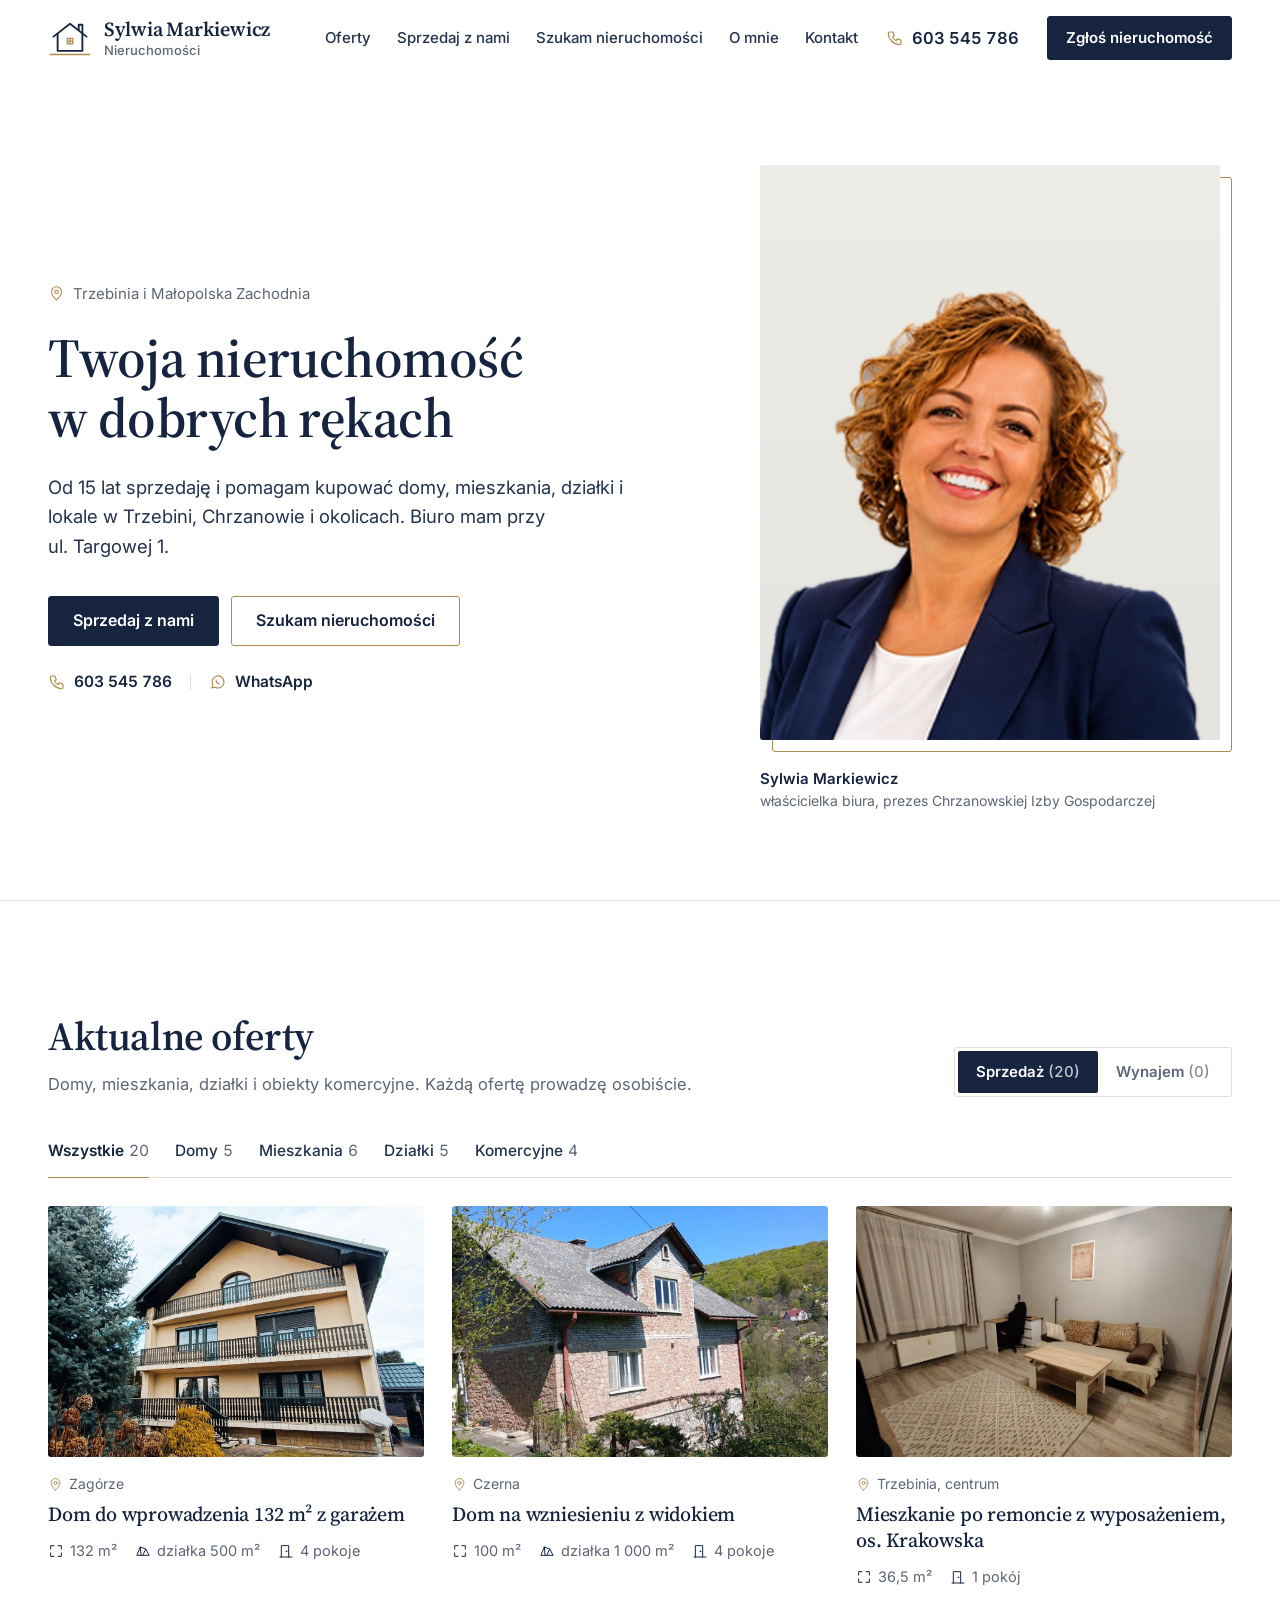
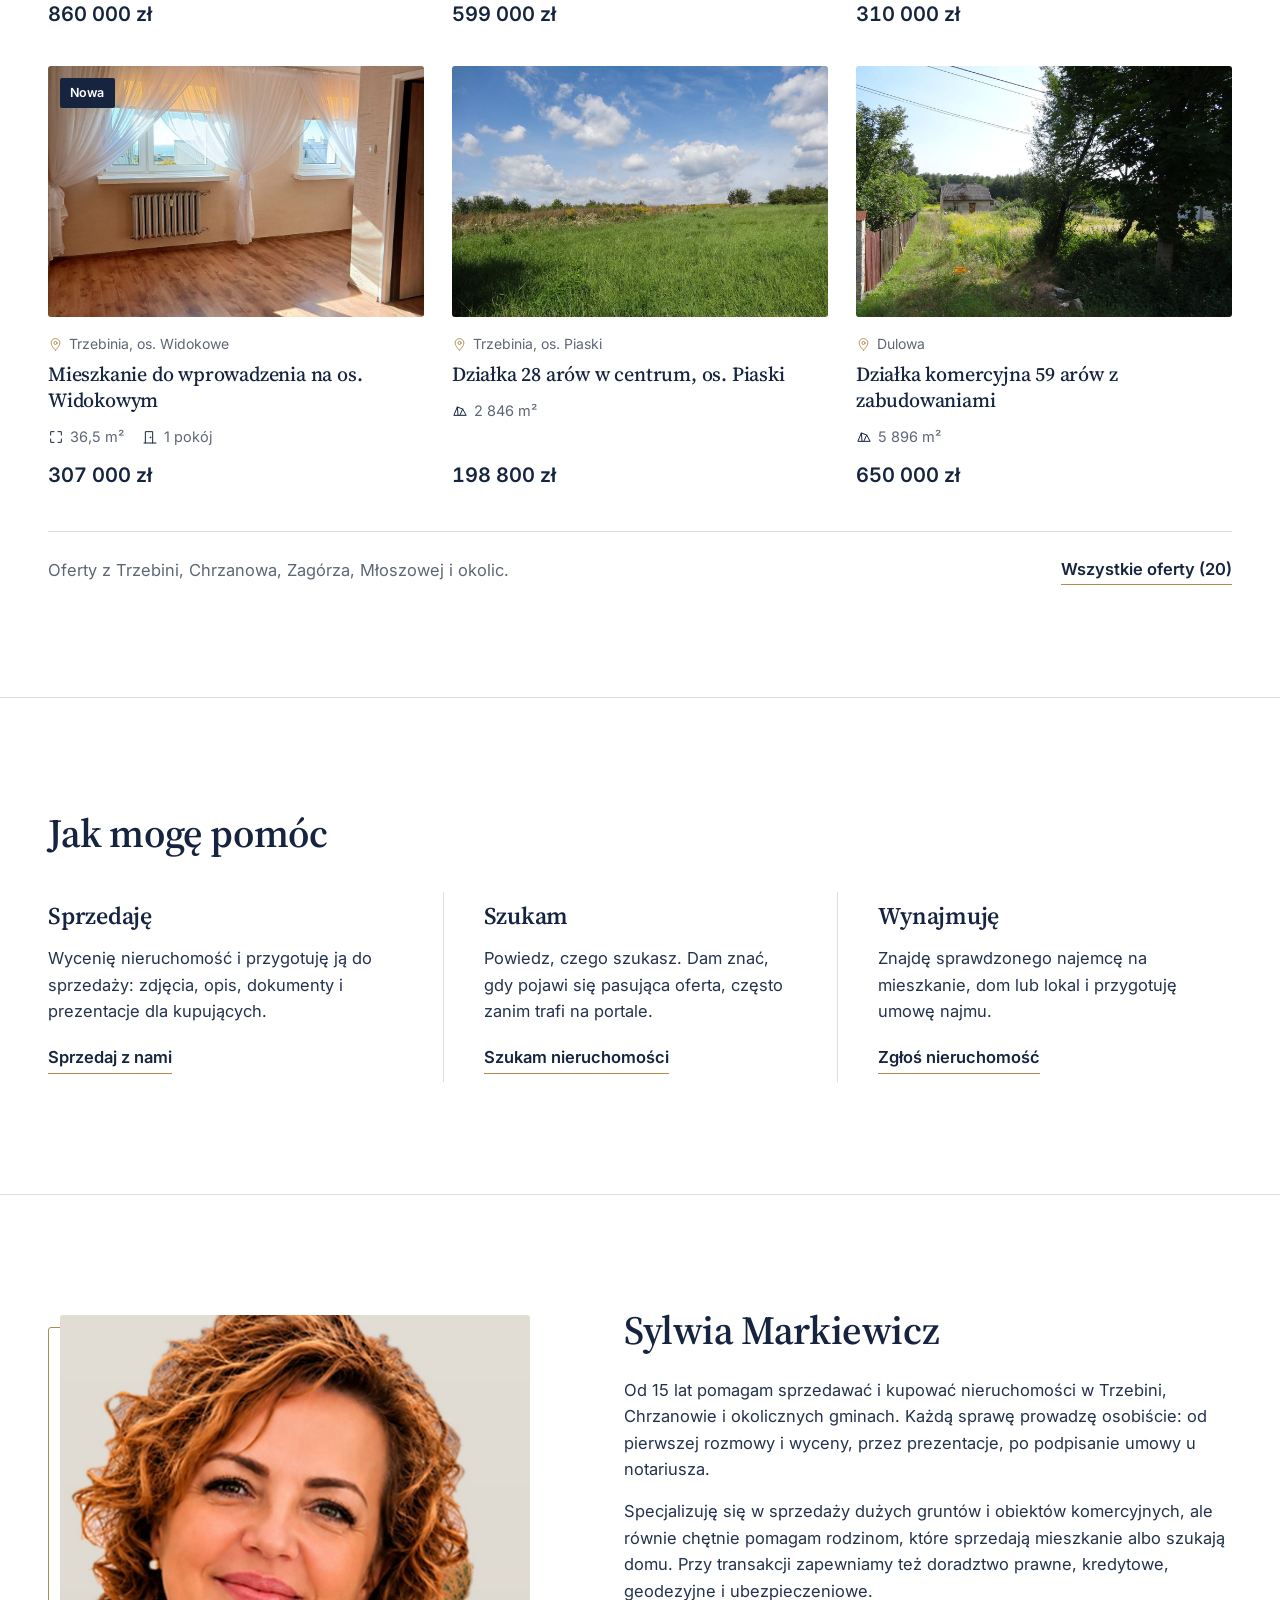
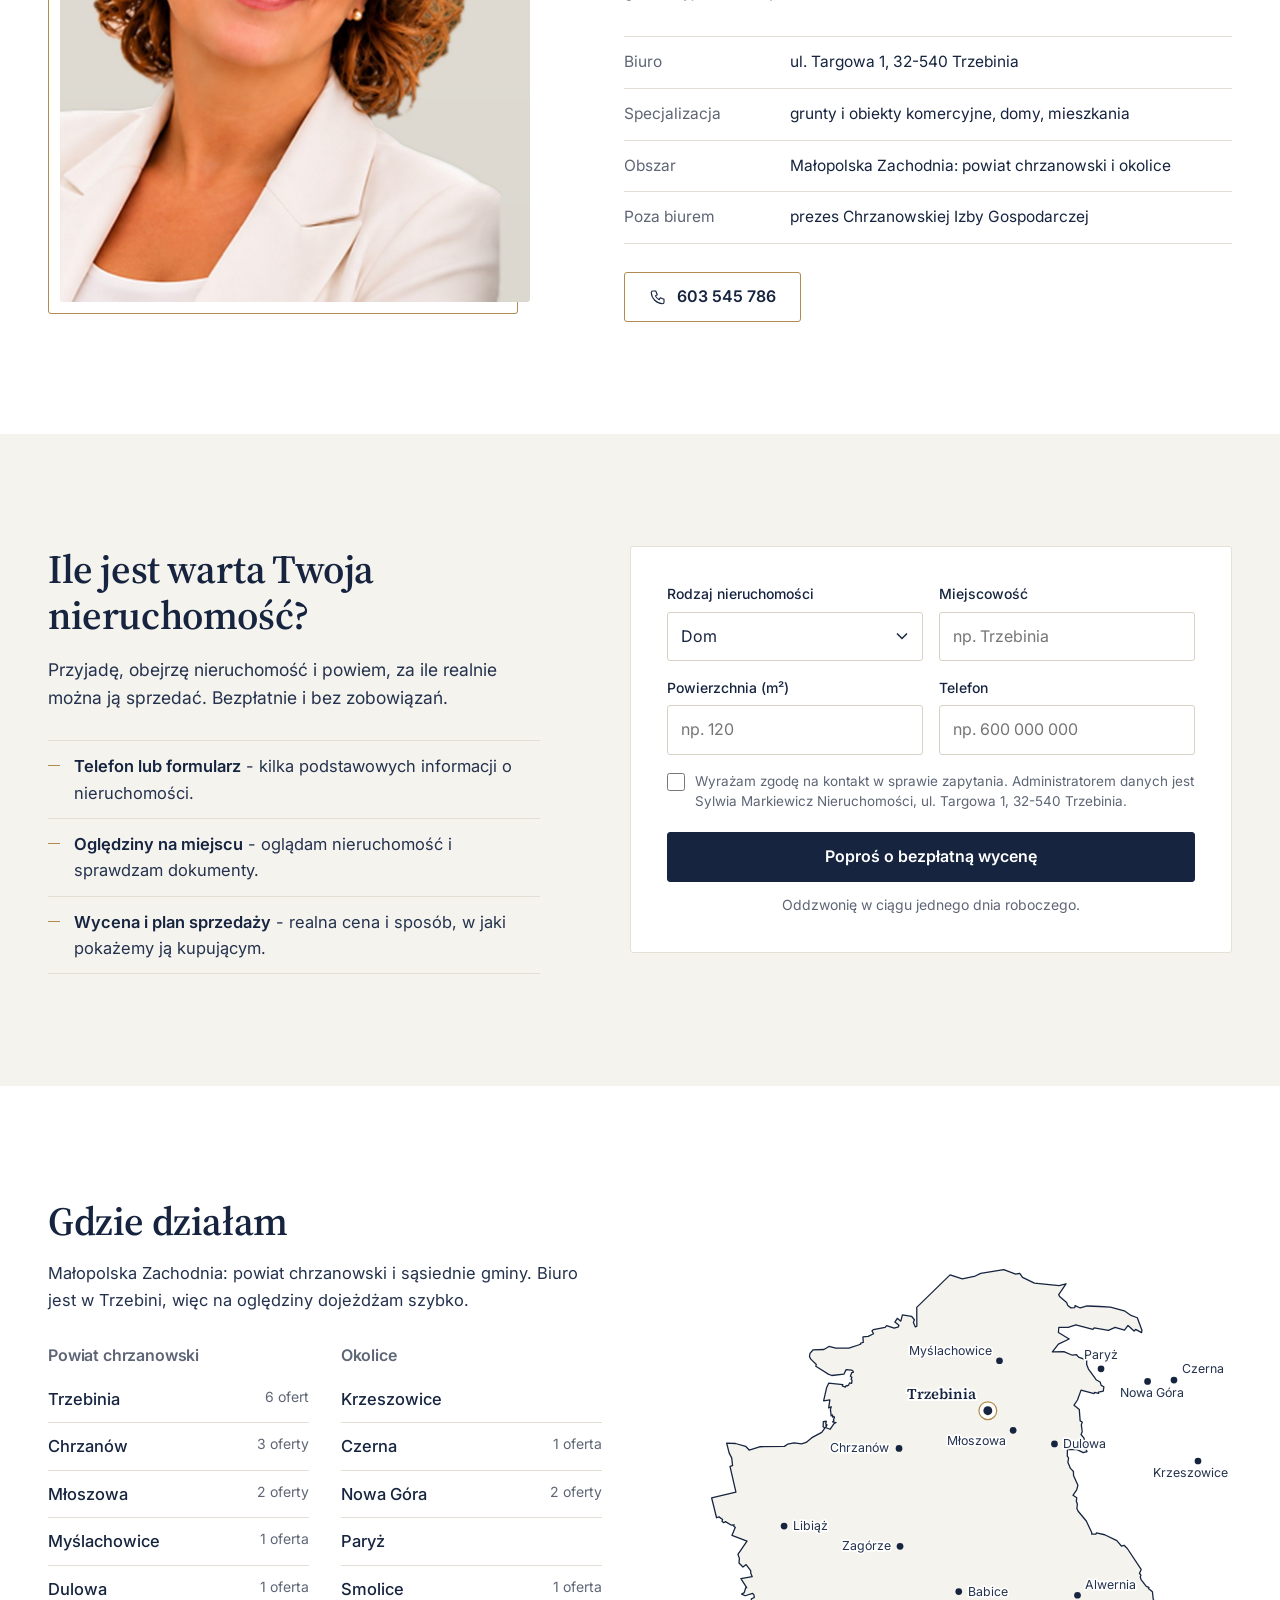
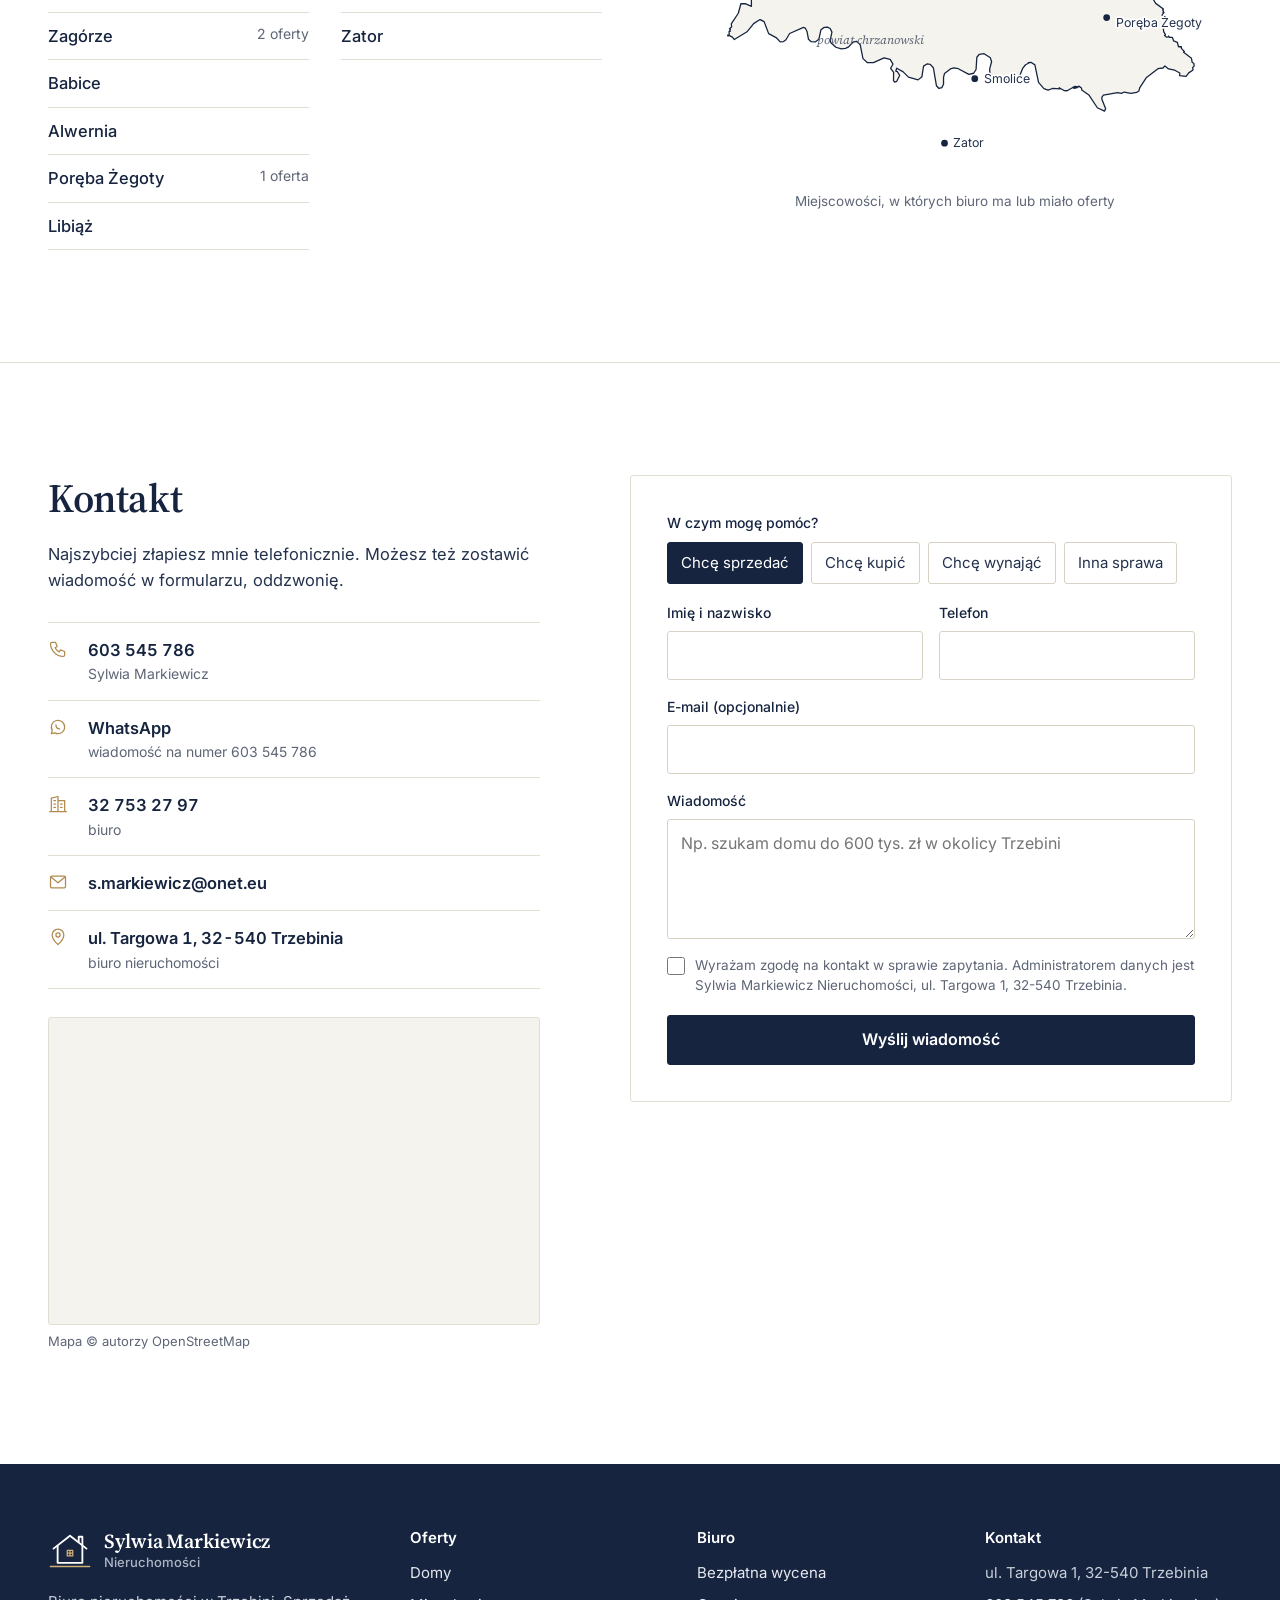
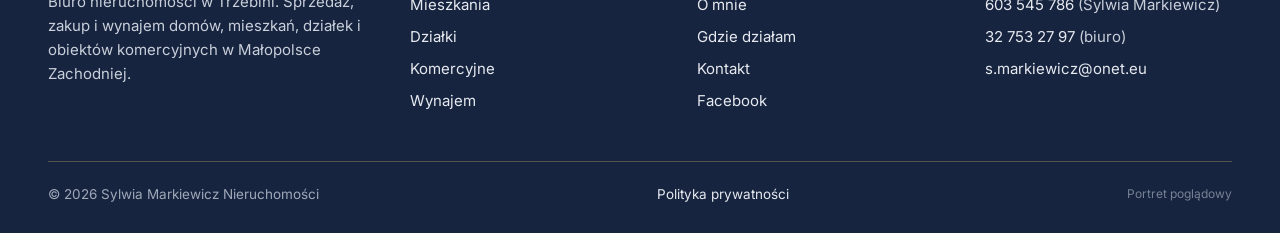
==== index.html @ 51ad555e "Wizualizacja robocza strony Sylwia Markiewicz Nieruchomości (strona główna, oferty, karta oferty)" ====
<!doctype html>
<html lang="pl">
<head>
<meta charset="utf-8">
<meta name="viewport" content="width=device-width, initial-scale=1, viewport-fit=cover">
<meta name="robots" content="noindex, nofollow">
<title>Sylwia Markiewicz Nieruchomości - Trzebinia, Chrzanów i okolice</title>
<meta name="description" content="Biuro nieruchomości Sylwii Markiewicz w Trzebini: domy, mieszkania, działki i obiekty komercyjne na sprzedaż i wynajem w Małopolsce Zachodniej. Bezpłatna wycena.">
<meta name="theme-color" content="#ffffff">
<link rel="icon" href="data:image/svg+xml,<svg xmlns='http://www.w3.org/2000/svg' viewBox='0 0 48 48' aria-hidden='true' fill='none' stroke-linecap='round' stroke-linejoin='round'><path d='M6 22.5 24 8.5l18 14' stroke='%2316243F' stroke-width='2'/><path d='M33.5 15.3V9.5h4v9' stroke='%2316243F' stroke-width='2'/><path d='M10.5 19.5V38h27V19.5' stroke='%2316243F' stroke-width='2'/><path d='M21 24.5h6v6h-6zM24 24.5v6M21 27.5h6' stroke='%23B08A4E' stroke-width='1.4'/><path d='M2.5 42h43' stroke='%23B08A4E' stroke-width='1.4'/></svg>">
<link rel="preconnect" href="https://fonts.googleapis.com">
<link rel="preconnect" href="https://fonts.gstatic.com" crossorigin>
<link href="https://fonts.googleapis.com/css2?family=Inter:wght@400;500;600&family=Source+Serif+4:ital,opsz,wght@0,8..60,500;0,8..60,600;1,8..60,400&display=swap" rel="stylesheet">
<link rel="stylesheet" href="style.css?v=20261104c">
</head>
<body>
<header class="top">
 <div class="wrap top-in">
  <a class="logo" href="index.html" aria-label="Sylwia Markiewicz Nieruchomości - strona główna"><svg viewBox="0 0 48 48" aria-hidden="true" fill="none" stroke-linecap="round" stroke-linejoin="round"><path d="M6 22.5 24 8.5l18 14" stroke="#16243F" stroke-width="2"/><path d="M33.5 15.3V9.5h4v9" stroke="#16243F" stroke-width="2"/><path d="M10.5 19.5V38h27V19.5" stroke="#16243F" stroke-width="2"/><path d="M21 24.5h6v6h-6zM24 24.5v6M21 27.5h6" stroke="#B08A4E" stroke-width="1.4"/><path d="M2.5 42h43" stroke="#B08A4E" stroke-width="1.4"/></svg><span class="logo-t"><b>Sylwia Markiewicz</b><span>Nieruchomości</span></span></a>
  <nav class="nav" aria-label="Menu główne">
   <a href="oferty.html">Oferty</a>
   <a href="#wycena">Sprzedaj z nami</a>
   <a href="#kontakt" data-cel="kupno">Szukam nieruchomości</a>
   <a class="opt" href="#o-mnie">O mnie</a>
   <a href="#kontakt">Kontakt</a>
  </nav>
  <a class="top-tel" href="tel:+48603545786"><svg class="ic" viewBox="0 0 24 24" aria-hidden="true"><path d="M5 4h4l2 5-2.5 1.5a11 11 0 0 0 5 5L15 13l5 2v4a2 2 0 0 1-2 2A16 16 0 0 1 3 6a2 2 0 0 1 2-2"/></svg>603 545 786</a>
  <a class="btn btn-p" href="#kontakt" data-cel="sprzedaz">Zgłoś nieruchomość</a>
  <button class="burger" id="burger" type="button" aria-label="Menu" aria-expanded="false" aria-controls="mnav"><span></span><span></span><span></span></button>
 </div>
</header>
<div class="mnav" id="mnav">
 <a class="ml" href="oferty.html">Oferty</a>
 <a class="ml" href="#wycena">Sprzedaj z nami</a>
 <a class="ml" href="#kontakt" data-cel="kupno">Szukam nieruchomości</a>
 <a class="ml" href="#o-mnie">O mnie</a>
 <a class="ml" href="#obszar">Gdzie działam</a>
 <a class="ml" href="#kontakt">Kontakt</a>
 <div class="btns">
  <a class="btn btn-p" href="#kontakt" data-cel="sprzedaz">Zgłoś nieruchomość</a>
  <a class="btn btn-s" href="tel:+48603545786"><svg class="ic" viewBox="0 0 24 24" aria-hidden="true"><path d="M5 4h4l2 5-2.5 1.5a11 11 0 0 0 5 5L15 13l5 2v4a2 2 0 0 1-2 2A16 16 0 0 1 3 6a2 2 0 0 1 2-2"/></svg>603 545 786</a>
 </div>
</div>
<main>
<section class="hero">
 <div class="wrap hero-in">
  <div class="hero-tx">
   <p class="hero-loc"><svg class="ic" viewBox="0 0 24 24" aria-hidden="true"><path d="M12 21s-7-6.2-7-11.5A7 7 0 0 1 19 9.5C19 14.8 12 21 12 21z"/><circle cx="12" cy="9.5" r="2.5"/></svg>Trzebinia i Małopolska Zachodnia</p>
   <h1>Twoja nieruchomość<br> w dobrych rękach</h1>
   <p class="hero-lead">Od 15 lat sprzedaję i pomagam kupować domy, mieszkania, działki i lokale w Trzebini, Chrzanowie i okolicach.<span class="opt"> Biuro mam przy ul.&nbsp;Targowej 1.</span></p>
   <div class="hero-cta" data-bar-anchor>
    <a class="btn btn-p" href="#wycena">Sprzedaj z nami</a>
    <a class="btn btn-s" href="#oferty">Szukam nieruchomości</a>
   </div>
   <p class="hero-tel"><a href="tel:+48603545786"><svg class="ic" viewBox="0 0 24 24" aria-hidden="true"><path d="M5 4h4l2 5-2.5 1.5a11 11 0 0 0 5 5L15 13l5 2v4a2 2 0 0 1-2 2A16 16 0 0 1 3 6a2 2 0 0 1 2-2"/></svg>603 545 786</a><span class="sep"></span><a href="https://wa.me/48603545786" rel="noopener" target="_blank"><svg class="ic" viewBox="0 0 24 24" aria-hidden="true"><path d="M20 12a8 8 0 0 1-11.8 7L4 20l1.1-4A8 8 0 1 1 20 12z"/><path d="M9.5 9.5c0 2.5 2 4.5 4.5 4.8"/></svg><span>WhatsApp</span></a></p>
  </div>
  <figure class="hero-ph">
   <!-- Zdjęcie poglądowe: wykadrowane z grafiki klientki. Docelowo prawdziwe zdjęcie portretowe (sesja lub Pani zdjęcie). -->
   <div class="phf"><div class="ph"><img src="img/portret.jpg" alt="Sylwia Markiewicz, właścicielka biura nieruchomości w Trzebini" width="1160" height="1242" fetchpriority="high"></div></div>
   <figcaption><b>Sylwia Markiewicz</b>właścicielka biura, prezes Chrzanowskiej Izby Gospodarczej</figcaption>
  </figure>
 </div>
</section>

<section class="sec" id="oferty">
 <div class="wrap">
  <div class="sec-head">
   <div><h2>Aktualne oferty</h2><p>Domy, mieszkania, działki i obiekty komercyjne. Każdą ofertę prowadzę osobiście.</p></div>
   <div class="tabs" role="group" aria-label="Rodzaj transakcji">
    <button type="button" data-typ="sprzedaz" aria-pressed="true">Sprzedaż<span class="n"></span></button>
    <button type="button" data-typ="wynajem" aria-pressed="false">Wynajem<span class="n"></span></button>
   </div>
  </div>
  <div class="cats" id="cats" role="group" aria-label="Kategoria"></div>
  <div class="grid" id="lista" data-limit="6" data-pick="22037,22126,22199,22241,21110,21429"></div>
  <div class="empty" id="pusto" hidden>
   <div><h3>Obecnie nie mam ofert najmu</h3><p>Masz mieszkanie, dom albo lokal do wynajęcia? Zgłoś je - znajdę najemcę i przygotuję umowę.</p></div>
   <a class="btn btn-p" href="#kontakt" data-cel="wynajem">Zgłoś nieruchomość do wynajmu</a>
  </div>
  <div class="more" id="wiecej"><p>Oferty z Trzebini, Chrzanowa, Zagórza, Młoszowej i okolic.</p><a class="lnk" href="oferty.html">Wszystkie oferty</a></div>
 </div>
</section>

<section class="sec" id="sciezki">
 <div class="wrap">
  <div class="sec-head"><h2>Jak mogę pomóc</h2></div>
  <div class="paths">
   <div class="path"><h3>Sprzedaję</h3><p>Wycenię nieruchomość i przygotuję ją do sprzedaży: zdjęcia, opis, dokumenty i prezentacje dla kupujących.</p><a class="lnk" href="#wycena">Sprzedaj z nami</a></div>
   <div class="path"><h3>Szukam</h3><p>Powiedz, czego szukasz. Dam znać, gdy pojawi się pasująca oferta, często zanim trafi na portale.</p><a class="lnk" href="#kontakt" data-cel="kupno">Szukam nieruchomości</a></div>
   <div class="path"><h3>Wynajmuję</h3><p>Znajdę sprawdzonego najemcę na mieszkanie, dom lub lokal i przygotuję umowę najmu.</p><a class="lnk" href="#kontakt" data-cel="wynajem">Zgłoś nieruchomość</a></div>
  </div>
 </div>
</section>

<section class="sec" id="o-mnie">
 <div class="wrap about">
  <figure class="about-ph" style="margin-top:0">
   <!-- Zdjęcie poglądowe z grafiki klientki; docelowo zdjęcie z sesji (np. w biurze lub w terenie). -->
   <img src="img/portret-2.jpg" alt="Sylwia Markiewicz" width="956" height="1620" loading="lazy">
  </figure>
  <div class="about-tx">
   <h2>Sylwia Markiewicz</h2>
   <p>Od 15 lat pomagam sprzedawać i kupować nieruchomości w Trzebini, Chrzanowie i okolicznych gminach. Każdą sprawę prowadzę osobiście: od pierwszej rozmowy i wyceny, przez prezentacje, po podpisanie umowy u notariusza.</p>
   <p>Specjalizuję się w sprzedaży dużych gruntów i obiektów komercyjnych, ale równie chętnie pomagam rodzinom, które sprzedają mieszkanie albo szukają domu. Przy transakcji zapewniamy też doradztwo prawne, kredytowe, geodezyjne i ubezpieczeniowe.</p>
   <dl class="facts">
    <div><dt>Biuro</dt><dd>ul. Targowa 1, 32-540 Trzebinia</dd></div>
    <div><dt>Specjalizacja</dt><dd>grunty i obiekty komercyjne, domy, mieszkania</dd></div>
    <div><dt>Obszar</dt><dd>Małopolska Zachodnia: powiat chrzanowski i okolice</dd></div>
    <div><dt>Poza biurem</dt><dd>prezes Chrzanowskiej Izby Gospodarczej</dd></div>
   </dl>
   <div class="sign"><a class="btn btn-s" href="tel:+48603545786"><svg class="ic" viewBox="0 0 24 24" aria-hidden="true"><path d="M5 4h4l2 5-2.5 1.5a11 11 0 0 0 5 5L15 13l5 2v4a2 2 0 0 1-2 2A16 16 0 0 1 3 6a2 2 0 0 1 2-2"/></svg>603 545 786</a></div>
  </div>
 </div>
</section>

<section class="sec sec-paper" id="wycena">
 <div class="wrap split">
  <div>
   <h2>Ile jest warta Twoja nieruchomość?</h2>
   <p style="margin-top:18px;font-size:17.5px">Przyjadę, obejrzę nieruchomość i powiem, za ile realnie można ją sprzedać. Bezpłatnie i bez zobowiązań.</p>
   <ul class="steps">
    <li><b>Telefon lub formularz</b> - kilka podstawowych informacji o nieruchomości.</li>
    <li><b>Oględziny na miejscu</b> - oglądam nieruchomość i sprawdzam dokumenty.</li>
    <li><b>Wycena i plan sprzedaży</b> - realna cena i sposób, w jaki pokażemy ją kupującym.</li>
   </ul>
  </div>
  <form class="form" data-preview novalidate>
   <div class="fgrid">
    <label class="f"><span>Rodzaj nieruchomości</span><select name="rodzaj"><option>Dom</option><option>Mieszkanie</option><option>Działka</option><option>Lokal lub obiekt komercyjny</option><option>Inna</option></select></label>
    <label class="f"><span>Miejscowość</span><input name="miejscowosc" placeholder="np. Trzebinia" autocomplete="address-level2"></label>
    <label class="f"><span>Powierzchnia (m²)</span><input name="pow" inputmode="decimal" placeholder="np. 120"></label>
    <label class="f"><span>Telefon</span><input name="tel" type="tel" placeholder="np. 600 000 000" autocomplete="tel"></label>
   </div>
   <label class="zgoda"><input type="checkbox" required><span>Wyrażam zgodę na kontakt w sprawie zapytania. Administratorem danych jest Sylwia Markiewicz Nieruchomości, ul. Targowa 1, 32-540 Trzebinia.</span></label>
   <button class="btn btn-p" type="submit">Poproś o bezpłatną wycenę</button>
   <p class="form-note">Oddzwonię w ciągu jednego dnia roboczego.</p>
   <p class="ok" tabindex="-1" role="status">Dziękuję, wiadomość przyjęta. To podgląd strony - w wersji docelowej formularz wyśle ją od razu do biura.</p>
  </form>
 </div>
</section>

<section class="sec" id="obszar">
 <div class="wrap area">
  <div>
   <h2>Gdzie działam</h2>
   <p style="margin-top:16px">Małopolska Zachodnia: powiat chrzanowski i sąsiednie gminy. Biuro jest w Trzebini, więc na oględziny dojeżdżam szybko.</p>
   <div class="area-lists">
    <div><h3>Powiat chrzanowski</h3><ul><li><a href="oferty.html?m=Trzebinia"><span class="town">Trzebinia</span><small>6 ofert</small></a></li><li><a href="oferty.html?m=Chrzanów"><span class="town">Chrzanów</span><small>3 oferty</small></a></li><li><a href="oferty.html?m=Młoszowa"><span class="town">Młoszowa</span><small>2 oferty</small></a></li><li><a href="oferty.html?m=Myślachowice"><span class="town">Myślachowice</span><small>1 oferta</small></a></li><li><a href="oferty.html?m=Dulowa"><span class="town">Dulowa</span><small>1 oferta</small></a></li><li><a href="oferty.html?m=Zagórze"><span class="town">Zagórze</span><small>2 oferty</small></a></li><li><span><span class="town">Babice</span></span></li><li><span><span class="town">Alwernia</span></span></li><li><a href="oferty.html?m=Poręba Żegoty"><span class="town">Poręba Żegoty</span><small>1 oferta</small></a></li><li><span><span class="town">Libiąż</span></span></li></ul></div>
    <div><h3>Okolice</h3><ul><li><span><span class="town">Krzeszowice</span></span></li><li><a href="oferty.html?m=Czerna"><span class="town">Czerna</span><small>1 oferta</small></a></li><li><a href="oferty.html?m=Nowa Góra"><span class="town">Nowa Góra</span><small>2 oferty</small></a></li><li><span><span class="town">Paryż</span></span></li><li><a href="oferty.html?m=Smolice"><span class="town">Smolice</span><small>1 oferta</small></a></li><li><span><span class="town">Zator</span></span></li></ul></div>
   </div>
  </div>
  <div>
   <svg class="mapa-svg" viewBox="0 0 560 546" role="img" aria-label="Mapa obszaru działania: powiat chrzanowski i okolice" xmlns="http://www.w3.org/2000/svg">
<path d="M34.0 264.8 L39.0 285.0 L41.4 284.1 L45.1 286.8 L44.5 288.5 L46.2 290.0 L48.0 288.9 L53.6 292.4 L56.7 292.1 L56.5 293.8 L58.0 294.6 L54.6 302.8 L69.8 308.7 L60.6 322.0 L62.1 326.1 L61.7 330.8 L65.7 334.8 L68.9 332.4 L73.5 338.6 L73.7 341.5 L75.1 344.6 L63.6 346.6 L69.5 355.7 L68.5 355.8 L67.0 360.8 L64.4 362.3 L67.9 363.9 L75.5 361.6 L76.8 363.0 L77.2 365.7 L74.2 367.0 L74.3 374.6 L68.0 371.9 L63.6 372.0 L61.0 381.6 L53.9 392.4 L54.3 395.3 L52.1 397.2 L53.1 398.1 L52.4 399.0 L52.8 399.9 L51.7 400.0 L51.8 403.4 L50.2 403.7 L50.5 404.7 L51.1 403.8 L55.0 405.8 L57.0 408.2 L70.2 400.0 L76.5 392.1 L83.0 388.0 L87.1 390.1 L91.7 402.2 L99.2 406.2 L103.4 410.6 L106.8 410.2 L109.2 408.4 L112.9 402.1 L126.9 395.9 L128.7 396.6 L130.5 400.0 L132.0 408.0 L134.7 410.4 L138.8 410.6 L142.5 408.0 L144.6 398.2 L147.9 395.9 L151.2 395.7 L153.9 397.0 L155.7 400.7 L153.9 409.2 L154.4 411.1 L159.7 416.0 L165.1 417.7 L169.5 417.1 L172.6 415.6 L176.8 410.9 L180.6 410.0 L184.3 413.4 L187.1 427.5 L191.7 431.6 L197.7 431.5 L208.4 426.7 L214.6 428.3 L217.5 433.0 L215.1 437.3 L218.1 441.4 L218.0 449.8 L219.1 451.2 L221.1 450.6 L224.3 444.6 L221.9 440.7 L220.3 440.2 L221.2 437.2 L227.8 440.9 L233.1 446.2 L242.9 449.0 L246.7 445.9 L248.4 435.1 L251.8 432.9 L255.2 433.3 L258.3 436.7 L261.4 454.9 L264.0 457.7 L266.9 456.8 L268.6 453.5 L268.6 446.4 L269.6 442.5 L275.5 437.9 L279.0 436.9 L283.6 437.7 L294.2 443.4 L299.1 442.3 L301.5 438.5 L302.3 426.1 L304.8 423.1 L309.6 422.5 L316.0 426.7 L317.2 430.7 L315.3 437.9 L315.4 441.7 L318.7 445.9 L325.7 449.1 L341.4 448.2 L346.1 443.9 L348.8 437.1 L351.6 433.7 L354.9 431.9 L354.2 431.6 L357.4 431.4 L361.0 433.8 L364.7 451.5 L370.1 457.8 L374.4 459.4 L378.7 457.7 L386.3 458.1 L385.6 456.9 L390.5 459.8 L393.6 460.0 L399.4 456.7 L400.5 457.6 L403.9 456.8 L399.5 456.7 L401.7 455.6 L404.9 456.2 L405.4 455.3 L408.1 457.2 L408.5 459.3 L415.9 464.6 L424.2 477.2 L431.4 480.6 L432.6 478.2 L428.8 468.7 L428.7 466.7 L430.3 464.4 L444.6 462.0 L448.6 462.6 L451.3 461.3 L458.0 462.7 L463.9 461.7 L466.2 460.3 L467.0 457.0 L473.6 446.9 L485.5 437.7 L490.6 437.0 L492.5 434.9 L496.2 437.9 L502.5 439.2 L507.6 442.1 L507.4 444.6 L514.0 445.5 L516.6 441.9 L521.0 439.0 L520.6 436.6 L522.1 435.0 L521.9 432.4 L520.1 431.2 L519.4 427.2 L511.4 421.1 L512.2 420.3 L509.2 417.1 L509.2 415.4 L506.3 415.5 L505.1 411.1 L501.4 409.6 L500.1 406.1 L497.1 406.0 L496.2 404.6 L496.0 405.6 L494.3 405.8 L492.2 404.1 L493.1 403.2 L491.4 400.5 L490.9 397.5 L492.8 394.7 L493.2 392.1 L490.5 387.2 L492.2 385.4 L489.7 383.6 L491.6 380.8 L490.6 381.1 L491.1 379.7 L490.2 378.2 L491.0 377.3 L483.2 371.6 L480.7 367.4 L479.9 359.9 L475.9 356.5 L476.3 355.5 L473.7 354.4 L468.4 347.5 L467.6 344.7 L468.3 343.1 L466.8 341.4 L468.5 337.3 L454.5 316.1 L451.2 312.9 L448.5 313.6 L443.9 308.2 L431.6 302.2 L423.2 300.4 L422.7 301.6 L418.5 301.6 L418.5 300.0 L413.0 288.3 L404.8 278.4 L403.5 275.6 L404.0 271.3 L402.9 268.1 L403.4 264.7 L399.5 262.3 L403.3 256.9 L404.5 252.1 L400.1 242.3 L400.0 238.2 L397.0 235.1 L394.4 228.8 L395.1 224.7 L393.8 222.7 L393.9 216.0 L403.7 216.1 L409.9 219.1 L413.8 218.0 L411.2 213.4 L412.0 209.9 L410.7 204.4 L407.7 200.8 L408.9 198.0 L408.0 191.0 L408.9 188.1 L406.8 187.0 L405.9 175.4 L400.6 171.1 L404.1 165.9 L407.7 155.9 L420.9 159.4 L421.4 158.3 L425.4 159.2 L425.4 157.9 L430.2 156.9 L430.8 152.5 L428.1 151.1 L427.0 147.7 L423.3 145.7 L415.2 134.6 L413.4 129.9 L413.4 125.6 L405.2 122.5 L403.1 120.1 L398.9 120.6 L390.3 116.9 L378.7 117.3 L384.8 109.3 L395.7 104.2 L384.8 97.6 L385.2 92.5 L394.7 92.5 L402.4 89.9 L419.7 94.5 L421.0 93.0 L435.4 95.4 L442.1 92.4 L451.7 95.2 L455.2 90.5 L461.3 96.1 L462.9 94.5 L468.9 97.8 L469.3 95.4 L464.6 82.7 L457.6 80.0 L451.4 75.7 L437.4 72.0 L426.6 71.3 L413.8 70.8 L406.9 72.8 L401.7 70.4 L401.3 72.5 L397.5 72.7 L394.3 70.2 L393.1 67.3 L386.0 61.2 L385.1 59.3 L392.5 48.4 L385.5 50.1 L360.5 47.7 L348.5 41.9 L345.7 37.8 L341.6 38.5 L329.5 34.0 L306.2 37.8 L300.7 40.5 L287.6 43.4 L275.2 39.3 L241.5 72.2 L241.6 91.3 L240.1 92.0 L238.1 87.5 L239.1 84.7 L236.2 81.2 L227.0 79.8 L225.4 86.2 L221.8 83.3 L219.4 87.1 L223.4 90.3 L223.0 91.9 L218.7 93.2 L211.0 90.6 L209.5 92.4 L197.7 94.6 L196.2 96.0 L197.8 98.9 L192.4 101.6 L187.1 102.1 L187.4 107.6 L184.6 108.5 L184.8 109.5 L172.8 113.4 L159.6 113.4 L152.7 111.7 L147.6 114.8 L136.7 115.1 L133.5 118.7 L133.0 121.9 L134.1 124.3 L139.9 129.9 L139.4 131.7 L152.0 139.7 L155.6 141.1 L167.8 139.8 L170.1 135.2 L175.5 135.6 L177.2 136.9 L177.3 138.0 L175.8 138.1 L174.4 141.8 L175.9 142.9 L175.1 144.8 L176.0 145.9 L175.7 149.0 L173.5 148.6 L172.7 150.6 L171.2 151.7 L170.2 151.2 L169.2 152.8 L166.2 151.7 L166.7 150.4 L152.4 148.9 L150.3 153.6 L147.3 166.7 L153.6 165.8 L152.4 173.9 L155.0 172.7 L154.2 175.4 L154.9 181.9 L156.3 181.0 L156.4 183.3 L157.8 182.6 L158.3 183.6 L157.3 185.7 L157.7 186.5 L156.4 188.1 L159.9 188.7 L157.8 189.8 L153.8 195.5 L149.3 193.7 L150.1 192.5 L149.6 192.0 L150.8 191.1 L149.4 190.1 L150.0 187.4 L147.0 187.8 L146.8 192.9 L148.5 194.3 L145.4 198.6 L135.4 204.0 L129.6 208.8 L124.9 210.2 L117.6 209.3 L110.8 210.6 L107.7 212.8 L82.5 213.2 L72.0 216.5 L68.4 212.7 L58.2 209.9 L49.2 209.5 L51.8 219.6 L54.3 224.4 L55.2 232.3 L52.6 233.0 L58.6 259.1 L34.0 264.8 Z" class="m-pow"/>
<circle cx="313.4" cy="176.7" r="9" class="m-ring"/><circle cx="313.4" cy="176.7" r="4.5" class="m-dot m-main"/>
<text x="301.4" y="164.7" text-anchor="end" class="m-lab m-lab-main">Trzebinia</text>
<circle cx="223.6" cy="214.9" r="3.4" class="m-dot"/>
<text x="213.6" y="218.9" text-anchor="end" class="m-lab">Chrzanów</text>
<circle cx="339.0" cy="196.6" r="3.4" class="m-dot"/>
<text x="332.0" y="211.6" text-anchor="end" class="m-lab">Młoszowa</text>
<circle cx="325.2" cy="126.2" r="3.4" class="m-dot"/>
<text x="317.2" y="120.2" text-anchor="end" class="m-lab">Myślachowice</text>
<circle cx="380.8" cy="210.3" r="3.4" class="m-dot"/>
<text x="389.8" y="214.3" text-anchor="start" class="m-lab">Dulowa</text>
<circle cx="224.6" cy="313.9" r="3.4" class="m-dot"/>
<text x="215.6" y="317.9" text-anchor="end" class="m-lab">Zagórze</text>
<circle cx="433.6" cy="386.0" r="3.4" class="m-dot"/>
<text x="442.6" y="396.0" text-anchor="start" class="m-lab">Poręba Żegoty</text>
<circle cx="404.1" cy="363.4" r="3.4" class="m-dot"/>
<text x="412.1" y="357.4" text-anchor="start" class="m-lab">Alwernia</text>
<circle cx="107.3" cy="293.4" r="3.4" class="m-dot"/>
<text x="116.3" y="297.4" text-anchor="start" class="m-lab">Libiąż</text>
<circle cx="526.0" cy="227.6" r="3.4" class="m-dot"/>
<text x="518.0" y="243.6" text-anchor="middle" class="m-lab">Krzeszowice</text>
<circle cx="501.7" cy="145.7" r="3.4" class="m-dot"/>
<text x="509.7" y="138.7" text-anchor="start" class="m-lab">Czerna</text>
<circle cx="475.0" cy="147.1" r="3.4" class="m-dot"/>
<text x="479.0" y="163.1" text-anchor="middle" class="m-lab">Nowa Góra</text>
<circle cx="427.9" cy="134.4" r="3.4" class="m-dot"/>
<text x="427.9" y="124.4" text-anchor="middle" class="m-lab">Paryż</text>
<circle cx="300.2" cy="447.8" r="3.4" class="m-dot"/>
<text x="309.2" y="451.8" text-anchor="start" class="m-lab">Smolice</text>
<circle cx="269.6" cy="513.0" r="3.4" class="m-dot"/>
<text x="278.6" y="517.0" text-anchor="start" class="m-lab">Zator</text>
<circle cx="284.0" cy="359.7" r="3.4" class="m-dot"/>
<text x="293.0" y="363.7" text-anchor="start" class="m-lab">Babice</text>
<text x="140.7" y="412.8" class="m-pow-lab">powiat chrzanowski</text>
</svg>
   <p class="mapa-cap">Miejscowości, w których biuro ma lub miało oferty</p>
  </div>
 </div>
</section>

<section class="sec" id="kontakt">
 <div class="wrap split">
  <div class="contact-l">
   <h2>Kontakt</h2>
   <p>Najszybciej złapiesz mnie telefonicznie. Możesz też zostawić wiadomość w formularzu, oddzwonię.</p>
   <ul class="clist">
    <li><svg class="ic" viewBox="0 0 24 24" aria-hidden="true"><path d="M5 4h4l2 5-2.5 1.5a11 11 0 0 0 5 5L15 13l5 2v4a2 2 0 0 1-2 2A16 16 0 0 1 3 6a2 2 0 0 1 2-2"/></svg><div><a href="tel:+48603545786">603 545 786</a><small>Sylwia Markiewicz</small></div></li>
    <li><svg class="ic" viewBox="0 0 24 24" aria-hidden="true"><path d="M20 12a8 8 0 0 1-11.8 7L4 20l1.1-4A8 8 0 1 1 20 12z"/><path d="M9.5 9.5c0 2.5 2 4.5 4.5 4.8"/></svg><div><a href="https://wa.me/48603545786" rel="noopener" target="_blank">WhatsApp</a><small>wiadomość na numer 603 545 786</small></div></li>
    <li><svg class="ic" viewBox="0 0 24 24" aria-hidden="true"><path d="M4 21V5l8-2v18M12 8h8v13M2 21h20M7 8h2M7 12h2M7 16h2M15 12h2M15 16h2"/></svg><div><a href="tel:+48327532797">32 753 27 97</a><small>biuro</small></div></li>
    <li><svg class="ic" viewBox="0 0 24 24" aria-hidden="true"><rect x="3" y="5" width="18" height="14" rx="1.5"/><path d="M3.5 6l8.5 7 8.5-7"/></svg><div><a href="mailto:s.markiewicz@onet.eu">s.markiewicz@onet.eu</a></div></li>
    <li><svg class="ic" viewBox="0 0 24 24" aria-hidden="true"><path d="M12 21s-7-6.2-7-11.5A7 7 0 0 1 19 9.5C19 14.8 12 21 12 21z"/><circle cx="12" cy="9.5" r="2.5"/></svg><div><a href="https://www.openstreetmap.org/?mlat=50.15839&amp;mlon=19.47351#map=17/50.15839/19.47351" rel="noopener" target="_blank">ul. Targowa 1, 32-540 Trzebinia</a><small>biuro nieruchomości</small></div></li>
   </ul>
   <div class="osm"><iframe title="Mapa: ul. Targowa 1, Trzebinia" loading="lazy" src="https://www.openstreetmap.org/export/embed.html?bbox=19.4645%2C50.1556%2C19.4825%2C50.1612&amp;layer=mapnik&amp;marker=50.15839%2C19.47351"></iframe></div>
   <p class="osm-l">Mapa © autorzy OpenStreetMap</p>
  </div>
  <form class="form" data-preview novalidate>
   <fieldset class="goals"><legend>W czym mogę pomóc?</legend>
    <label><input type="radio" name="cel" value="sprzedaz" checked><span>Chcę sprzedać</span></label>
    <label><input type="radio" name="cel" value="kupno"><span>Chcę kupić</span></label>
    <label><input type="radio" name="cel" value="wynajem"><span>Chcę wynająć</span></label>
    <label><input type="radio" name="cel" value="inne"><span>Inna sprawa</span></label>
   </fieldset>
   <div class="fgrid">
    <label class="f"><span>Imię i nazwisko</span><input name="imie" autocomplete="name"></label>
    <label class="f"><span>Telefon</span><input name="tel" type="tel" autocomplete="tel"></label>
    <label class="f full"><span>E-mail (opcjonalnie)</span><input name="email" type="email" autocomplete="email"></label>
    <label class="f full"><span>Wiadomość</span><textarea name="msg" placeholder="Np. szukam domu do 600 tys. zł w okolicy Trzebini"></textarea></label>
   </div>
   <label class="zgoda"><input type="checkbox" required><span>Wyrażam zgodę na kontakt w sprawie zapytania. Administratorem danych jest Sylwia Markiewicz Nieruchomości, ul. Targowa 1, 32-540 Trzebinia.</span></label>
   <button class="btn btn-p" type="submit">Wyślij wiadomość</button>
   <p class="ok" tabindex="-1" role="status">Dziękuję, wiadomość przyjęta. To podgląd strony - w wersji docelowej formularz wyśle ją od razu do biura.</p>
  </form>
 </div>
</section>
</main>
<footer class="foot">
 <div class="wrap">
  <div class="foot-g">
   <div>
    <a class="logo" href="index.html"><svg viewBox="0 0 48 48" aria-hidden="true" fill="none" stroke-linecap="round" stroke-linejoin="round"><path d="M6 22.5 24 8.5l18 14" stroke="#FFFFFF" stroke-width="2"/><path d="M33.5 15.3V9.5h4v9" stroke="#FFFFFF" stroke-width="2"/><path d="M10.5 19.5V38h27V19.5" stroke="#FFFFFF" stroke-width="2"/><path d="M21 24.5h6v6h-6zM24 24.5v6M21 27.5h6" stroke="#CFAE74" stroke-width="1.4"/><path d="M2.5 42h43" stroke="#CFAE74" stroke-width="1.4"/></svg><span class="logo-t"><b>Sylwia Markiewicz</b><span>Nieruchomości</span></span></a>
    <p style="margin-top:18px;max-width:30em">Biuro nieruchomości w Trzebini. Sprzedaż, zakup i wynajem domów, mieszkań, działek i obiektów komercyjnych w Małopolsce Zachodniej.</p>
   </div>
   <div><h4>Oferty</h4><ul>
    <li><a href="oferty.html?kat=dom">Domy</a></li><li><a href="oferty.html?kat=mieszkanie">Mieszkania</a></li>
    <li><a href="oferty.html?kat=dzialka">Działki</a></li><li><a href="oferty.html?kat=komercyjne">Komercyjne</a></li>
    <li><a href="oferty.html?typ=wynajem">Wynajem</a></li></ul></div>
   <div><h4>Biuro</h4><ul>
    <li><a href="#wycena">Bezpłatna wycena</a></li><li><a href="#o-mnie">O mnie</a></li>
    <li><a href="#obszar">Gdzie działam</a></li><li><a href="#kontakt">Kontakt</a></li>
    <li><a href="https://www.facebook.com/NIERUCHOM0SCITRZEBINIA/" rel="noopener" target="_blank">Facebook</a></li></ul></div>
   <div><h4>Kontakt</h4><ul>
    <li>ul. Targowa 1, 32-540 Trzebinia</li>
    <li><a href="tel:+48603545786">603 545 786</a> (Sylwia Markiewicz)</li>
    <li><a href="tel:+48327532797">32 753 27 97</a> (biuro)</li>
    <li><a href="mailto:s.markiewicz@onet.eu">s.markiewicz@onet.eu</a></li></ul></div>
  </div>
  <div class="foot-b">
   <span>© 2026 Sylwia Markiewicz Nieruchomości</span>
   <span><a href="#">Polityka prywatności</a></span>
   <!-- Portret poglądowy (z materiałów klientki); w wersji docelowej prawdziwe zdjęcie z sesji lub ulubione zdjęcie Pani Sylwii. -->
   <span style="font-size:12px;opacity:.7">Portret poglądowy</span>
  </div>
 </div>
</footer>
<nav class="mob" aria-label="Szybki kontakt">
 <a class="p" href="tel:+48603545786"><svg class="ic" viewBox="0 0 24 24" aria-hidden="true"><path d="M5 4h4l2 5-2.5 1.5a11 11 0 0 0 5 5L15 13l5 2v4a2 2 0 0 1-2 2A16 16 0 0 1 3 6a2 2 0 0 1 2-2"/></svg>Zadzwoń</a>
 <a href="https://wa.me/48603545786" rel="noopener" target="_blank"><svg class="ic" viewBox="0 0 24 24" aria-hidden="true"><path d="M20 12a8 8 0 0 1-11.8 7L4 20l1.1-4A8 8 0 1 1 20 12z"/><path d="M9.5 9.5c0 2.5 2 4.5 4.5 4.8"/></svg>WhatsApp</a>
 <a class="t" href="#wycena">Wycena</a>
</nav>
<script src="data.js?v=20261104c"></script>
<script src="app.js?v=20261104c"></script>
</body>
</html>
---- style.css ----
/* Sylwia Markiewicz Nieruchomości - podgląd strony, kierunek "Biuro przy Targowej" */
:root{
  --navy:#16243F; --navy-ink:#24324D; --gold:#B08A4E; --gold-on-navy:#CFAE74;
  --white:#fff; --paper:#F5F3EE; --line:#E3DED3; --muted:#5E6676;
  --serif:"Source Serif 4", Georgia, "Times New Roman", serif;
  --sans:"Inter", system-ui, -apple-system, "Segoe UI", Roboto, Arial, sans-serif;
  --hdr:76px; --r:3px; --gut:clamp(16px, 4vw, 48px);
}
*,*::before,*::after{box-sizing:border-box}
html{-webkit-text-size-adjust:100%;scroll-behavior:smooth;scroll-padding-top:84px}
body{margin:0;background:var(--white);color:var(--navy-ink);font:400 16.5px/1.6 var(--sans);-webkit-font-smoothing:antialiased;overflow-x:hidden}
img{display:block;max-width:100%}
a{color:inherit}
button,input,select,textarea{font:inherit;color:inherit}
h1,h2,h3{font-family:var(--serif);color:var(--navy);font-weight:600;margin:0;letter-spacing:-.01em;line-height:1.15}
h2{font-size:clamp(28px, 3.2vw, 40px)}
h3{font-size:21px;font-weight:500;line-height:1.3}
p{margin:0}
.wrap{width:min(1200px, 100% - 2*var(--gut));margin-inline:auto}
[hidden]{display:none!important}
.sr{position:absolute;width:1px;height:1px;overflow:hidden;clip:rect(0 0 0 0);white-space:nowrap}
.ic{width:18px;height:18px;flex:none;stroke:currentColor;fill:none;stroke-width:1.5;stroke-linecap:round;stroke-linejoin:round}

/* przyciski */
.btn{display:inline-flex;align-items:center;justify-content:center;gap:10px;min-height:50px;padding:0 24px;border-radius:var(--r);font-weight:600;font-size:16px;text-decoration:none;border:1px solid var(--navy);cursor:pointer;transition:background .2s,color .2s,border-color .2s}
.btn-p{background:var(--navy);color:#fff}
.btn-p:hover{background:#0E1830}
.btn-s{background:#fff;color:var(--navy);border-color:var(--gold)}
.btn-s:hover{border-color:var(--navy)}
.lnk{color:var(--navy);font-weight:600;text-decoration:none;border-bottom:1px solid var(--gold);padding-bottom:2px}
.lnk:hover{border-bottom-color:var(--navy)}

/* nagłówek */
.top{position:sticky;top:0;z-index:50;background:#fff;transition:box-shadow .2s}
.top.scrolled{box-shadow:0 1px 0 var(--line)}
.top-in{height:var(--hdr);display:flex;align-items:center;gap:28px;transition:height .2s}
.top.scrolled .top-in{height:64px}
.logo{display:flex;align-items:center;gap:12px;text-decoration:none;flex:none}
.logo svg{width:44px;height:44px;flex:none}
.logo-t{display:flex;flex-direction:column;line-height:1.1}
.logo-t b{font:600 20px/1.1 var(--serif);color:var(--navy);letter-spacing:-.005em}
.logo-t span{font:500 13px/1.2 var(--sans);color:var(--muted);margin-top:3px}
.nav{display:flex;gap:26px;margin-left:auto}
.nav a{text-decoration:none;font-size:15px;font-weight:500;color:var(--navy-ink);padding:6px 0;border-bottom:1px solid transparent}
.nav a:hover,.nav a[aria-current]{border-bottom-color:var(--gold);color:var(--navy)}
.top-tel{display:flex;align-items:center;gap:8px;text-decoration:none;font-weight:600;color:var(--navy);font-variant-numeric:tabular-nums;white-space:nowrap}
.top-tel .ic{color:var(--gold)}
.top .btn{min-height:44px;padding:0 18px;font-size:15px}
.burger{display:none;margin-left:auto;width:44px;height:44px;border:0;background:none;padding:10px;cursor:pointer;color:var(--navy)}
.burger span{display:block;height:1.5px;background:currentColor;margin:6px 0;transition:transform .25s,opacity .2s}
.burger[aria-expanded="true"] span:nth-child(1){transform:translateY(7.5px) rotate(45deg)}
.burger[aria-expanded="true"] span:nth-child(2){opacity:0}
.burger[aria-expanded="true"] span:nth-child(3){transform:translateY(-7.5px) rotate(-45deg)}
.mnav{display:none}

/* hero */
.hero{min-height:calc(100svh - var(--hdr));display:flex;align-items:center;padding:clamp(24px,4vh,56px) 0}
.hero-in{display:grid;grid-template-columns:minmax(0,1.08fr) minmax(0,.92fr);gap:clamp(40px,6vw,96px);align-items:center}
.hero-loc{display:flex;align-items:center;gap:8px;color:var(--muted);font-size:15px;margin-bottom:22px}
.hero-loc .ic{color:var(--gold);width:17px;height:17px}
.hero h1{font-size:clamp(40px,4.3vw,58px);line-height:1.1}
.hero-lead{font-size:18.5px;line-height:1.6;margin-top:24px;max-width:34em}
.hero-cta{display:flex;flex-wrap:wrap;gap:12px;margin-top:34px}
.hero-tel{display:flex;flex-wrap:wrap;align-items:center;gap:8px 18px;margin-top:24px;font-size:15.5px;color:var(--muted)}
.hero-tel a{display:inline-flex;align-items:center;gap:8px;text-decoration:none;color:var(--navy);font-weight:600;font-variant-numeric:tabular-nums}
.hero-tel .ic{color:var(--gold)}
.hero-tel .sep{width:1px;height:16px;background:var(--line)}
.hero-ph{position:relative;margin:0 12px 0 0;justify-self:end;width:100%;max-width:460px}
.phf{position:relative;z-index:0}
.phf::after{content:"";position:absolute;inset:12px -12px -12px 12px;border:1px solid var(--gold);border-radius:var(--r);z-index:-1}
.hero-ph .ph{position:relative;aspect-ratio:4/5;max-height:calc(100svh - var(--hdr) - 120px);width:100%;overflow:hidden;border-radius:var(--r);background:#EEECE7}
.hero-ph img{position:absolute;inset:0;width:100%;height:100%;object-fit:cover;object-position:50% 40%}
.hero-ph figcaption{margin-top:28px;font-size:14px;color:var(--muted);line-height:1.5}
.hero-ph figcaption b{display:block;color:var(--navy);font-weight:600;font-size:15px}

/* sekcje */
.sec{padding:clamp(64px,9vw,112px) 0;border-top:1px solid var(--line)}
.sec-paper{background:var(--paper);border-top:0}
.sec-head{display:flex;flex-wrap:wrap;align-items:end;justify-content:space-between;gap:16px 32px;margin-bottom:36px}
.sec-head p{color:var(--muted);max-width:40em;margin-top:12px}
.sec + .sec-paper, .sec-paper + .sec{border-top:0}

/* oferty - przełącznik i filtr */
.tabs{display:inline-flex;border:1px solid var(--line);border-radius:var(--r);padding:3px;background:#fff}
.tabs button{border:0;background:none;padding:9px 18px;border-radius:2px;font-weight:600;font-size:15px;color:var(--muted);cursor:pointer}
.tabs button[aria-pressed="true"]{background:var(--navy);color:#fff}
.tabs .n{font-weight:500;opacity:.75;margin-left:4px;font-variant-numeric:tabular-nums}
.cats{display:flex;flex-wrap:wrap;gap:6px 26px;margin-bottom:28px;padding-bottom:14px;border-bottom:1px solid var(--line)}
.cats button{border:0;background:none;padding:6px 0;font-size:15.5px;font-weight:500;color:var(--navy-ink);cursor:pointer;border-bottom:1.5px solid transparent;margin-bottom:-15px;padding-bottom:13px}
.cats button .n{color:var(--muted);font-weight:400;margin-left:5px;font-variant-numeric:tabular-nums}
.cats button[aria-pressed="true"]{color:var(--navy);font-weight:600;border-bottom-color:var(--gold)}
.filters{display:flex;flex-wrap:wrap;gap:12px 16px;align-items:center;margin-bottom:28px}
.filters label{display:flex;align-items:center;gap:10px;font-size:14.5px;color:var(--muted)}
.sel{appearance:none;-webkit-appearance:none;border:1px solid var(--line);border-radius:var(--r);background:#fff url("data:image/svg+xml,%3Csvg xmlns='http://www.w3.org/2000/svg' width='12' height='8' fill='none' stroke='%2316243F' stroke-width='1.5'%3E%3Cpath d='M1 1.5l5 5 5-5'/%3E%3C/svg%3E") no-repeat right 14px center;padding:10px 40px 10px 14px;min-height:44px;font-size:15px;color:var(--navy)}
.count{margin-left:auto;color:var(--muted);font-size:14.5px}

.grid{display:grid;grid-template-columns:repeat(3,minmax(0,1fr));gap:40px 28px}
.card{display:flex;flex-direction:column;text-decoration:none;color:inherit;min-width:0}
.card-ph{position:relative;aspect-ratio:3/2;overflow:hidden;border-radius:var(--r);background:var(--paper)}
.card-ph img{width:100%;height:100%;object-fit:cover;transition:transform .5s ease}
.card:hover .card-ph img{transform:scale(1.03)}
.badge{position:absolute;top:12px;left:12px;background:var(--navy);color:#fff;font-size:12.5px;font-weight:600;padding:5px 10px;border-radius:2px;letter-spacing:.01em}
.card-b{padding-top:16px;display:flex;flex-direction:column;flex:1}
.card-loc{display:flex;align-items:center;gap:6px;font-size:14px;color:var(--muted)}
.card-loc .ic{width:15px;height:15px;color:var(--gold)}
.card h3{font-size:20px;margin-top:6px;display:-webkit-box;-webkit-line-clamp:2;-webkit-box-orient:vertical;overflow:hidden}
.card:hover h3{text-decoration:underline;text-decoration-color:var(--gold);text-underline-offset:4px;text-decoration-thickness:1px}
.params{display:flex;flex-wrap:wrap;gap:4px 18px;margin-top:12px;font-size:14.5px;color:var(--muted)}
.params span{display:inline-flex;align-items:center;gap:6px;white-space:nowrap}
.params .ic{width:16px;height:16px;color:var(--navy)}
.price{margin-top:auto;padding-top:14px;font:600 20px/1.2 var(--sans);color:var(--navy);font-variant-numeric:tabular-nums}
.price small{font-size:14px;font-weight:500;color:var(--muted)}
.more{display:flex;justify-content:space-between;align-items:center;flex-wrap:wrap;gap:16px;margin-top:44px;padding-top:24px;border-top:1px solid var(--line)}
.more p{color:var(--muted)}
.empty{padding:48px 0;border-top:1px solid var(--line);border-bottom:1px solid var(--line);display:grid;grid-template-columns:minmax(0,1fr) auto;gap:24px 48px;align-items:center}
.empty h3{font-size:24px}
.empty p{color:var(--muted);margin-top:8px;max-width:36em}

/* ścieżki */
.paths{display:grid;grid-template-columns:repeat(3,minmax(0,1fr))}
.path{padding:8px 40px 8px 0;display:flex;flex-direction:column;gap:14px}
.path + .path{padding-left:40px;border-left:1px solid var(--line)}
.path h3{font-size:24px;font-weight:600}
.path p{color:var(--navy-ink);flex:1}
.path .lnk{align-self:flex-start;margin-top:6px}

/* o mnie */
.about{display:grid;grid-template-columns:minmax(0,.8fr) minmax(0,1fr);gap:clamp(40px,7vw,104px);align-items:center}
.about-ph{position:relative;margin:0 0 12px 12px}
.about-ph::before{content:"";position:absolute;inset:12px 12px -12px -12px;border:1px solid var(--gold);border-radius:var(--r)}
.about-ph{max-width:470px}
.about-ph img{position:relative;width:100%;height:auto;aspect-ratio:4/5;object-fit:cover;object-position:50% 20%;border-radius:var(--r)}
.about-tx h2{margin-bottom:24px}
.about-tx p + p{margin-top:16px}
.facts{margin:32px 0 0;border-top:1px solid var(--line)}
.facts div{display:grid;grid-template-columns:150px minmax(0,1fr);gap:16px;padding:13px 0;border-bottom:1px solid var(--line);font-size:15.5px}
.facts dt{color:var(--muted)}
.facts dd{margin:0;color:var(--navy)}
.sign{margin-top:28px;display:flex;flex-wrap:wrap;align-items:center;gap:12px 28px}
.sign b{font:600 19px/1.2 var(--serif);color:var(--navy)}
.sign span{display:block;font-size:14px;color:var(--muted);margin-top:3px}

/* formularze */
.split{display:grid;grid-template-columns:minmax(0,.9fr) minmax(0,1.1fr);gap:clamp(40px,7vw,104px);align-items:start}
.steps{list-style:none;padding:0;margin:28px 0 0}
.steps li{position:relative;padding:12px 0 12px 26px;border-bottom:1px solid var(--line)}
.steps li:first-child{border-top:1px solid var(--line)}
.steps li::before{content:"";position:absolute;left:0;top:24px;width:12px;height:1px;background:var(--gold)}
.steps b{color:var(--navy);font-weight:600}
.form{background:#fff;border:1px solid var(--line);border-radius:var(--r);padding:clamp(22px,3vw,36px)}
.sec-paper .form{border-color:#E6E1D6}
.fgrid{display:grid;grid-template-columns:repeat(2,minmax(0,1fr));gap:16px}
.f{display:flex;flex-direction:column;gap:6px;min-width:0}
.f.full{grid-column:1/-1}
.f > span{font-size:14px;font-weight:500;color:var(--navy)}
.f input,.f select,.f textarea{border:1px solid #D8D2C5;border-radius:var(--r);background:#fff;padding:11px 13px;min-height:48px;font-size:16px;color:var(--navy);width:100%}
.f textarea{min-height:120px;resize:vertical}
.f input:focus,.f select:focus,.f textarea:focus,.sel:focus{outline:2px solid var(--navy);outline-offset:1px;border-color:var(--navy)}
.f select{appearance:none;-webkit-appearance:none;background:#fff url("data:image/svg+xml,%3Csvg xmlns='http://www.w3.org/2000/svg' width='12' height='8' fill='none' stroke='%2316243F' stroke-width='1.5'%3E%3Cpath d='M1 1.5l5 5 5-5'/%3E%3C/svg%3E") no-repeat right 14px center;padding-right:38px}
.goals{display:flex;flex-wrap:wrap;gap:8px;border:0;padding:0;margin:0 0 18px}
.goals legend{font-size:14px;font-weight:500;color:var(--navy);margin-bottom:8px;padding:0}
.goals label{position:relative}
.goals input{position:absolute;opacity:0;inset:0}
.goals span{display:inline-flex;align-items:center;min-height:42px;padding:0 13px;border:1px solid #D8D2C5;border-radius:var(--r);font-size:15px;cursor:pointer;color:var(--navy-ink)}
.goals input:checked + span{border-color:var(--navy);background:var(--navy);color:#fff}
.goals input:focus-visible + span{outline:2px solid var(--gold);outline-offset:2px}
.zgoda{display:flex;gap:10px;align-items:flex-start;font-size:13.5px;color:var(--muted);line-height:1.5;margin-top:16px}
.zgoda input{width:18px;height:18px;margin:2px 0 0;accent-color:var(--navy);flex:none}
.form .btn{margin-top:20px;width:100%}
.form-note{font-size:14px;color:var(--muted);margin-top:12px;text-align:center}
.ok{display:none;margin-top:16px;padding:14px 16px;border:1px solid var(--gold);border-radius:var(--r);font-size:15px;color:var(--navy);background:#FBFAF7}
.ok.show{display:block}

/* obszar */
.area{display:grid;grid-template-columns:minmax(0,1fr) minmax(0,1fr);gap:clamp(40px,6vw,88px);align-items:center}
.area-lists{display:grid;grid-template-columns:repeat(2,minmax(0,1fr));gap:32px;margin-top:32px}
.area-lists h3{font-size:16px;font-family:var(--sans);font-weight:600;color:var(--muted);margin-bottom:10px}
.area-lists ul{list-style:none;margin:0;padding:0}
.area-lists li{border-bottom:1px solid var(--line)}
.area-lists a,.area-lists li > span{display:flex;justify-content:space-between;gap:12px;padding:10px 0;text-decoration:none;color:var(--navy);font-weight:500}
.area-lists a:hover{color:#000}
.area-lists a:hover .town{text-decoration:underline;text-decoration-color:var(--gold);text-underline-offset:4px}
.area-lists small{color:var(--muted);font-weight:400;font-size:14px;white-space:nowrap}
.mapa-svg{width:100%;height:auto}
.m-pow{fill:var(--paper);stroke:var(--navy);stroke-width:1.3;stroke-linejoin:round}
.m-dot{fill:var(--navy)}
.m-ring{fill:#fff;stroke:var(--gold);stroke-width:1.2}
.m-lab{font:400 12.5px var(--sans);fill:var(--navy-ink);paint-order:stroke;stroke:#fff;stroke-width:3.5px;stroke-linejoin:round}
.m-lab-main{font:600 15px var(--serif);fill:var(--navy);paint-order:stroke;stroke:#fff;stroke-width:4px;stroke-linejoin:round}
.m-pow-lab{font:italic 400 12px var(--serif);fill:var(--muted)}
.mapa-cap{font-size:13.5px;color:var(--muted);margin-top:8px;text-align:center}

/* kontakt */
.contact-l h2{margin-bottom:20px}
.clist{list-style:none;margin:28px 0 0;padding:0;border-top:1px solid var(--line)}
.clist li{display:grid;grid-template-columns:28px minmax(0,1fr);gap:12px;padding:14px 0;border-bottom:1px solid var(--line)}
.clist .ic{color:var(--gold);width:20px;height:20px;margin-top:2px}
.clist a{color:var(--navy);font-weight:600;text-decoration:none;font-variant-numeric:tabular-nums}
.clist a:hover{text-decoration:underline;text-decoration-color:var(--gold)}
.clist small{display:block;color:var(--muted);font-size:14px}
.osm{margin-top:28px;border:1px solid var(--line);border-radius:var(--r);overflow:hidden;aspect-ratio:16/10;background:var(--paper)}
.osm iframe{width:100%;height:100%;border:0;display:block;filter:grayscale(.35)}
.osm-l{font-size:13px;color:var(--muted);margin-top:6px}

/* stopka */
.foot{background:var(--navy);color:#C9CFDA;padding:64px 0 28px;margin-top:0}
.foot a{color:#E6E9EF;text-decoration:none}
.foot a:hover{color:#fff;text-decoration:underline;text-decoration-color:var(--gold-on-navy)}
.foot-g{display:grid;grid-template-columns:minmax(0,1.3fr) repeat(3,minmax(0,1fr));gap:40px}
.foot .logo-t b{color:#fff}
.foot .logo-t span{color:#AEB6C4}
.foot h4{font:600 15px var(--sans);color:#fff;margin:0 0 14px}
.foot ul{list-style:none;margin:0;padding:0;display:grid;gap:8px;font-size:15px}
.foot p{font-size:15px;line-height:1.6}
.foot-b{display:flex;flex-wrap:wrap;justify-content:space-between;gap:10px 24px;margin-top:48px;padding-top:22px;border-top:1px solid rgba(207,174,116,.35);font-size:13.5px;color:#9FA8B8}

/* dolny pasek (telefon) */
.mob{display:none}

/* strona ofert */
.page-h{padding:clamp(36px,5vw,64px) 0 28px}
.page-h h1{font-size:clamp(32px,3.6vw,46px)}
.page-h p{color:var(--muted);margin-top:12px;max-width:40em;font-size:17px}
.crumbs{font-size:14px;color:var(--muted);margin-bottom:16px;display:flex;flex-wrap:wrap;gap:6px}
.crumbs a{color:var(--muted);text-decoration:none}
.crumbs a:hover{color:var(--navy);text-decoration:underline}
.listing{padding-bottom:clamp(64px,8vw,104px)}
.cta-band{border-top:1px solid var(--line);padding:clamp(48px,6vw,72px) 0;display:flex;flex-wrap:wrap;gap:20px 40px;justify-content:space-between;align-items:center}
.cta-band h2{font-size:clamp(24px,2.6vw,32px)}
.cta-band p{color:var(--muted);margin-top:8px}
.cta-band .btns{display:flex;flex-wrap:wrap;gap:12px}

/* karta oferty */
.of-top{display:flex;flex-wrap:wrap;justify-content:space-between;align-items:end;gap:12px 40px;padding:28px 0 24px}
.of-top h1{font-size:clamp(28px,3.2vw,42px);max-width:22ch}
.of-top .card-loc{font-size:15px;margin-top:10px}
.of-price{text-align:right}
.of-price b{display:block;font:600 clamp(26px,2.6vw,34px)/1.1 var(--sans);color:var(--navy);font-variant-numeric:tabular-nums;white-space:nowrap}
.of-price span{font-size:14px;color:var(--muted)}
.gal{display:grid;grid-template-columns:minmax(0,2fr) minmax(0,1fr);grid-template-rows:repeat(2,minmax(0,1fr));gap:10px;height:clamp(320px,44vw,560px)}
.gal button{position:relative;border:0;padding:0;margin:0;cursor:zoom-in;overflow:hidden;border-radius:var(--r);background:var(--paper)}
.gal button:first-child{grid-row:1/3}
.gal img{width:100%;height:100%;object-fit:cover;transition:transform .5s}
.gal button:hover img{transform:scale(1.02)}
.gal.n1{grid-template-columns:1fr}
.gal.n2 button:nth-child(2){grid-row:1/3}
.gal-all{position:absolute;right:12px;bottom:12px;background:#fff;color:var(--navy);font-size:14px;font-weight:600;padding:8px 12px;border-radius:2px;display:flex;align-items:center;gap:8px;box-shadow:0 1px 2px rgba(22,36,63,.12)}
.of-body{display:grid;grid-template-columns:minmax(0,1fr) 380px;gap:clamp(32px,5vw,72px);padding:44px 0 clamp(64px,8vw,104px);align-items:start}
.spec{display:grid;grid-template-columns:repeat(4,minmax(0,1fr));border-top:1px solid var(--line);border-bottom:1px solid var(--line);margin-bottom:36px}
.spec div{padding:16px 16px 16px 0}
.spec div + div{padding-left:16px;border-left:1px solid var(--line)}
.spec dt{font-size:13.5px;color:var(--muted)}
.spec dd{margin:4px 0 0;font-weight:600;color:var(--navy);font-variant-numeric:tabular-nums}
.desc h2{font-size:26px;margin-bottom:16px}
.desc h3{font:600 17px/1.3 var(--sans);color:var(--navy);margin:28px 0 10px}
.desc p{margin:0 0 12px;max-width:44em}
.desc ul{margin:0;padding:0;list-style:none;columns:2;column-gap:32px}
.desc li{position:relative;padding:5px 0 5px 20px;break-inside:avoid}
.desc li::before{content:"";position:absolute;left:0;top:17px;width:10px;height:1px;background:var(--gold)}
.desc .note{margin-top:32px;padding-top:18px;border-top:1px solid var(--line);font-size:14px;color:var(--muted)}
.aside{position:sticky;top:88px;border:1px solid var(--line);border-radius:var(--r);padding:28px}
.agent{display:flex;gap:14px;align-items:center;padding-bottom:20px;border-bottom:1px solid var(--line);margin-bottom:20px}
.agent img{width:64px;height:64px;border-radius:50%;object-fit:cover;object-position:50% 25%;background:#EEECE7}
.agent b{display:block;font:600 18px/1.2 var(--serif);color:var(--navy)}
.agent span{font-size:14px;color:var(--muted)}
.aside .btn{width:100%}
.aside .row{display:grid;grid-template-columns:repeat(2,minmax(0,1fr));gap:10px;margin-bottom:22px}
.aside .row .btn{padding:0 10px;gap:8px}
.aside h3{font-size:19px;margin-bottom:12px}
.aside .f + .f{margin-top:12px}
.aside .form-note{text-align:left}
.similar{border-top:1px solid var(--line);padding:clamp(56px,7vw,88px) 0}
.similar h2{margin-bottom:32px;font-size:clamp(26px,2.8vw,34px)}

/* lightbox */
.lb{position:fixed;inset:0;z-index:100;background:rgba(14,22,40,.96);display:none;align-items:center;justify-content:center}
.lb.open{display:flex}
.lb img{max-width:min(92vw,1400px);max-height:84vh;object-fit:contain;border-radius:2px}
.lb button{position:absolute;border:0;background:none;color:#fff;cursor:pointer;width:52px;height:52px;display:flex;align-items:center;justify-content:center}
.lb button .ic{width:28px;height:28px;stroke-width:1.3}
.lb-x{top:14px;right:14px}
.lb-p{left:12px;top:50%;transform:translateY(-50%)}
.lb-n{right:12px;top:50%;transform:translateY(-50%)}
.lb-c{position:absolute;bottom:20px;left:0;right:0;text-align:center;color:#C9CFDA;font-size:14px;font-variant-numeric:tabular-nums}

/* ------- responsywność ------- */
@media (max-width:1180px){
  .nav{gap:20px}
  .nav a.opt{display:none}
}
@media (max-width:1060px){
  .nav,.top-tel,.top .btn{display:none}
  .burger{display:block}
  .mnav{display:block;position:fixed;inset:var(--hdr) 0 0 0;background:#fff;z-index:49;padding:12px var(--gut) 32px;transform:translateY(-8px);opacity:0;visibility:hidden;transition:opacity .2s,transform .2s,visibility .2s;overflow-y:auto}
  .mnav.open{opacity:1;transform:none;visibility:visible}
  .mnav a.ml{display:block;padding:15px 0;border-bottom:1px solid var(--line);text-decoration:none;font:500 20px/1.3 var(--serif);color:var(--navy)}
  .mnav .btns{display:grid;gap:10px;margin-top:24px}
  .grid{grid-template-columns:repeat(2,minmax(0,1fr))}
  .foot-g{grid-template-columns:repeat(2,minmax(0,1fr))}
  .of-body{grid-template-columns:minmax(0,1fr) 330px}
  .spec{grid-template-columns:repeat(2,minmax(0,1fr))}
  .spec div:nth-child(3){border-left:0;padding-left:0}
  .spec div:nth-child(n+3){border-top:1px solid var(--line)}
}
@media (max-width:860px){
  .hero-in{grid-template-columns:minmax(0,1fr) minmax(0,.8fr);gap:36px}
  .paths{grid-template-columns:minmax(0,1fr)}
  .path,.path + .path{padding:24px 0;border-left:0;border-top:1px solid var(--line)}
  .path:first-child{border-top:0;padding-top:0}
  .about,.split,.area{grid-template-columns:minmax(0,1fr)}
  .about-ph{max-width:420px}
  .of-body{grid-template-columns:minmax(0,1fr)}
  .aside{position:static}
  .empty{grid-template-columns:minmax(0,1fr)}
}
@media (max-width:760px){
  :root{--hdr:62px}
  body{font-size:16px}
  .top.scrolled .top-in{height:var(--hdr)}
  .logo svg{width:38px;height:38px}
  .logo-t b{font-size:18px}
  .logo-t span{font-size:12px}
  /* pierwszy ekran: tekst + portret wypełnia resztę */
  .hero{min-height:calc(100svh - var(--hdr));height:calc(100svh - var(--hdr));padding:clamp(14px,2.6svh,26px) 0 clamp(16px,2.4svh,24px);align-items:stretch}
  .hero > .wrap{display:flex}
  .hero-in{display:flex;flex-direction:column;gap:0;width:100%}
  .hero-tx{flex:none}
  .hero-loc{font-size:14px;margin-bottom:clamp(8px,1.6svh,14px)}
  .hero h1{font-size:clamp(29px,8.6vw,34px);max-width:none}
  .hero-lead{font-size:15.5px;line-height:1.5;margin-top:clamp(8px,1.5svh,14px)}
  .hero-lead .opt{display:none}
  .hero-cta{display:grid;grid-template-columns:1fr;gap:10px;margin-top:clamp(14px,2.4svh,22px)}
  .hero-cta .btn{min-height:clamp(46px,6svh,50px)}
  .hero-tel{margin-top:clamp(10px,1.8svh,16px);font-size:14.5px;gap:6px 14px}
  .hero-ph{flex:1 1 0;min-height:0;max-width:none;width:auto;margin:clamp(14px,2.4svh,22px) 12px 0 0;display:flex;flex-direction:column;align-self:stretch}
  .phf{flex:1 1 0;min-height:0;display:flex;margin-bottom:12px}
  .hero-ph .ph{flex:1 1 0;aspect-ratio:auto;max-height:none;min-height:0}
  .hero-ph img{object-position:50% 62%}
  .hero-ph figcaption{display:none}
  .sec{padding:64px 0}
  .sec-head{margin-bottom:24px}
  .grid{grid-template-columns:minmax(0,1fr);gap:36px}
  .cats{gap:4px 20px;flex-wrap:nowrap;overflow-x:auto;scrollbar-width:none;margin-inline:calc(-1*var(--gut));padding-inline:var(--gut)}
  .cats::-webkit-scrollbar{display:none}
  .cats button{white-space:nowrap;flex:none;margin-bottom:0;padding-bottom:12px}
  .cats{padding-bottom:0}
  #lista[data-limit] .card:nth-child(n+5){display:none}
  .filters{display:grid;grid-template-columns:repeat(2,minmax(0,1fr));gap:12px}
  .filters .tabs{grid-column:1/-1;display:grid;grid-template-columns:1fr 1fr}
  .filters label{flex-direction:column;align-items:stretch;gap:4px;font-size:13.5px;min-width:0}
  .filters .sel{width:100%}
  .filters .count{margin-left:0;grid-column:1/-1}
  .of-body{padding-top:28px}
  .fgrid{grid-template-columns:minmax(0,1fr)}
  .facts div{grid-template-columns:1fr;gap:2px}
  .area-lists{grid-template-columns:1fr 1fr;gap:20px}
  .foot-g{grid-template-columns:minmax(0,1fr);gap:32px}
  .foot{padding-bottom:92px}
  .more{flex-direction:column;align-items:flex-start}
  /* dolny pasek */
  .mob{display:grid;grid-template-columns:1fr 1fr 1fr;gap:8px;position:fixed;left:0;right:0;bottom:0;z-index:60;background:#fff;border-top:1px solid var(--line);padding:8px 12px calc(8px + env(safe-area-inset-bottom));transform:translateY(110%);transition:transform .25s}
  .mob.widac{transform:none}
  .mob a{display:flex;align-items:center;justify-content:center;gap:7px;min-height:44px;border-radius:var(--r);font-weight:600;font-size:15px;text-decoration:none;border:1px solid var(--navy);color:var(--navy);background:#fff}
  .mob a.p{background:var(--navy);color:#fff}
  .mob a.t{border-color:transparent;text-decoration:underline;text-decoration-color:var(--gold);text-underline-offset:4px}
  .mob .ic{width:17px;height:17px}
  .of-top{flex-direction:column;align-items:flex-start;padding:18px 0 18px}
  .of-price{text-align:left}
  .gal{display:flex;overflow-x:auto;scroll-snap-type:x mandatory;height:auto;gap:8px;margin-inline:calc(-1*var(--gut));padding-inline:var(--gut);scrollbar-width:none}
  .gal::-webkit-scrollbar{display:none}
  .gal button{flex:0 0 86%;aspect-ratio:4/3;scroll-snap-align:center}
  .gal.n1 button{flex-basis:100%}
  .gal-all{display:none}
  .desc ul{columns:1}
  .spec dd{font-size:15px}
  .lb-p,.lb-n{top:auto;bottom:6px;transform:none}
}
@media (max-width:380px){
  .hero-tel .wa-t{display:none}
  .mob a{font-size:14px;gap:5px}
}
@media (min-width:761px) and (max-height:820px){
  .hero h1{font-size:clamp(38px,3.8vw,50px)}
  .hero-lead{margin-top:18px;font-size:17.5px}
  .hero-cta{margin-top:26px}
  .hero-ph{max-width:400px}
}
@media (prefers-reduced-motion:reduce){*{transition:none!important;scroll-behavior:auto!important}}
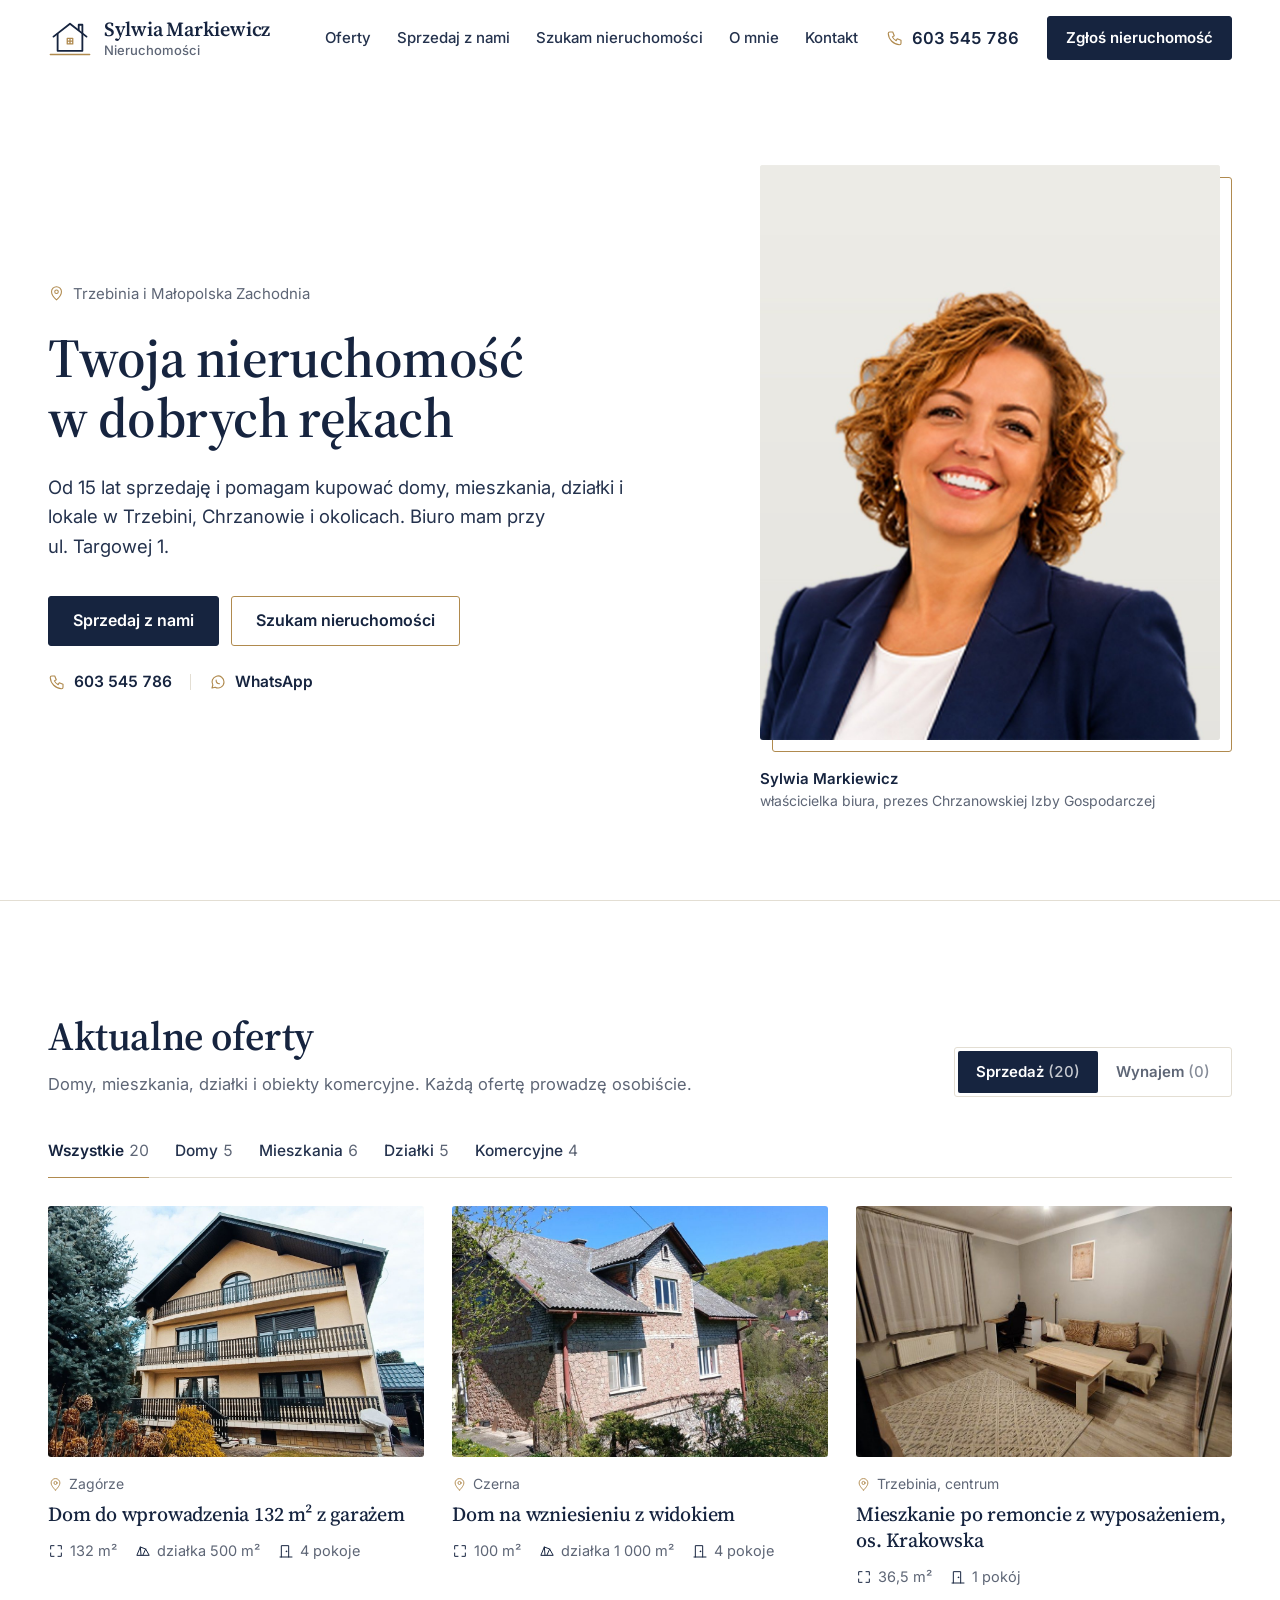
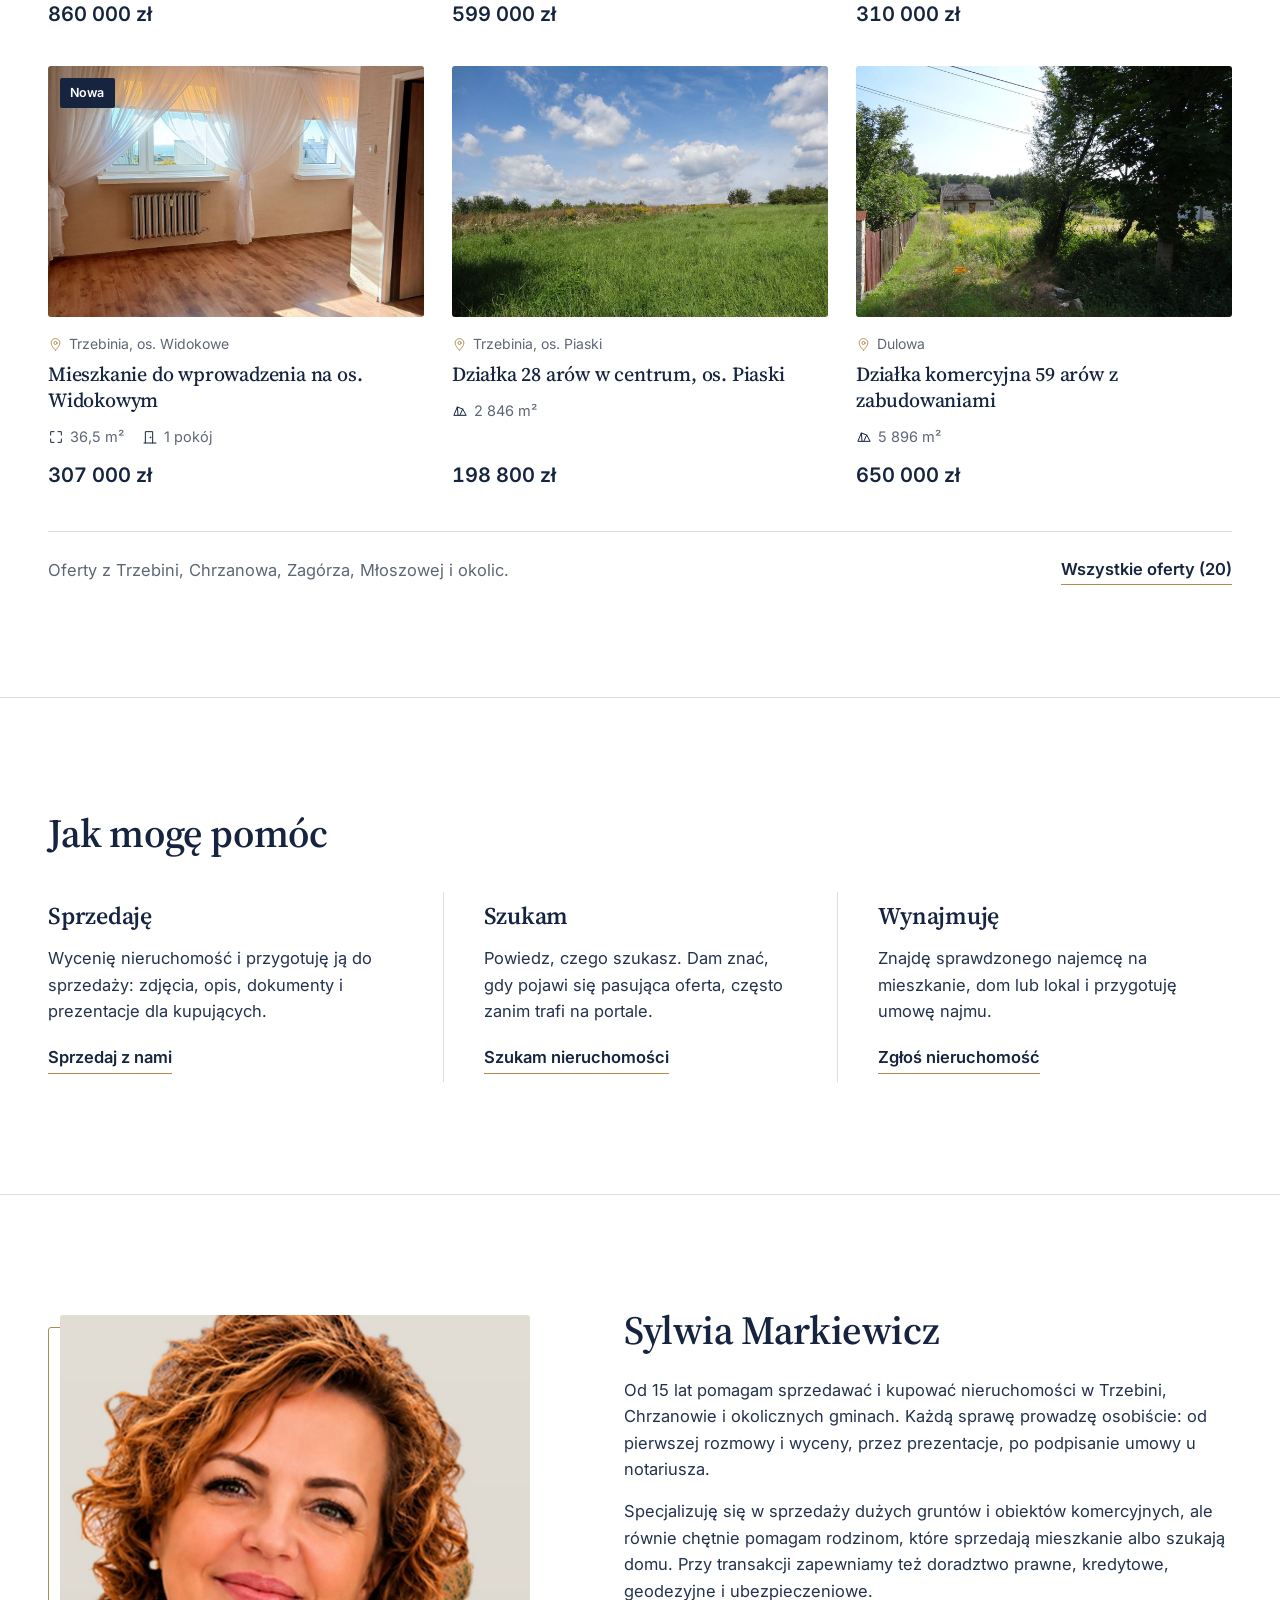
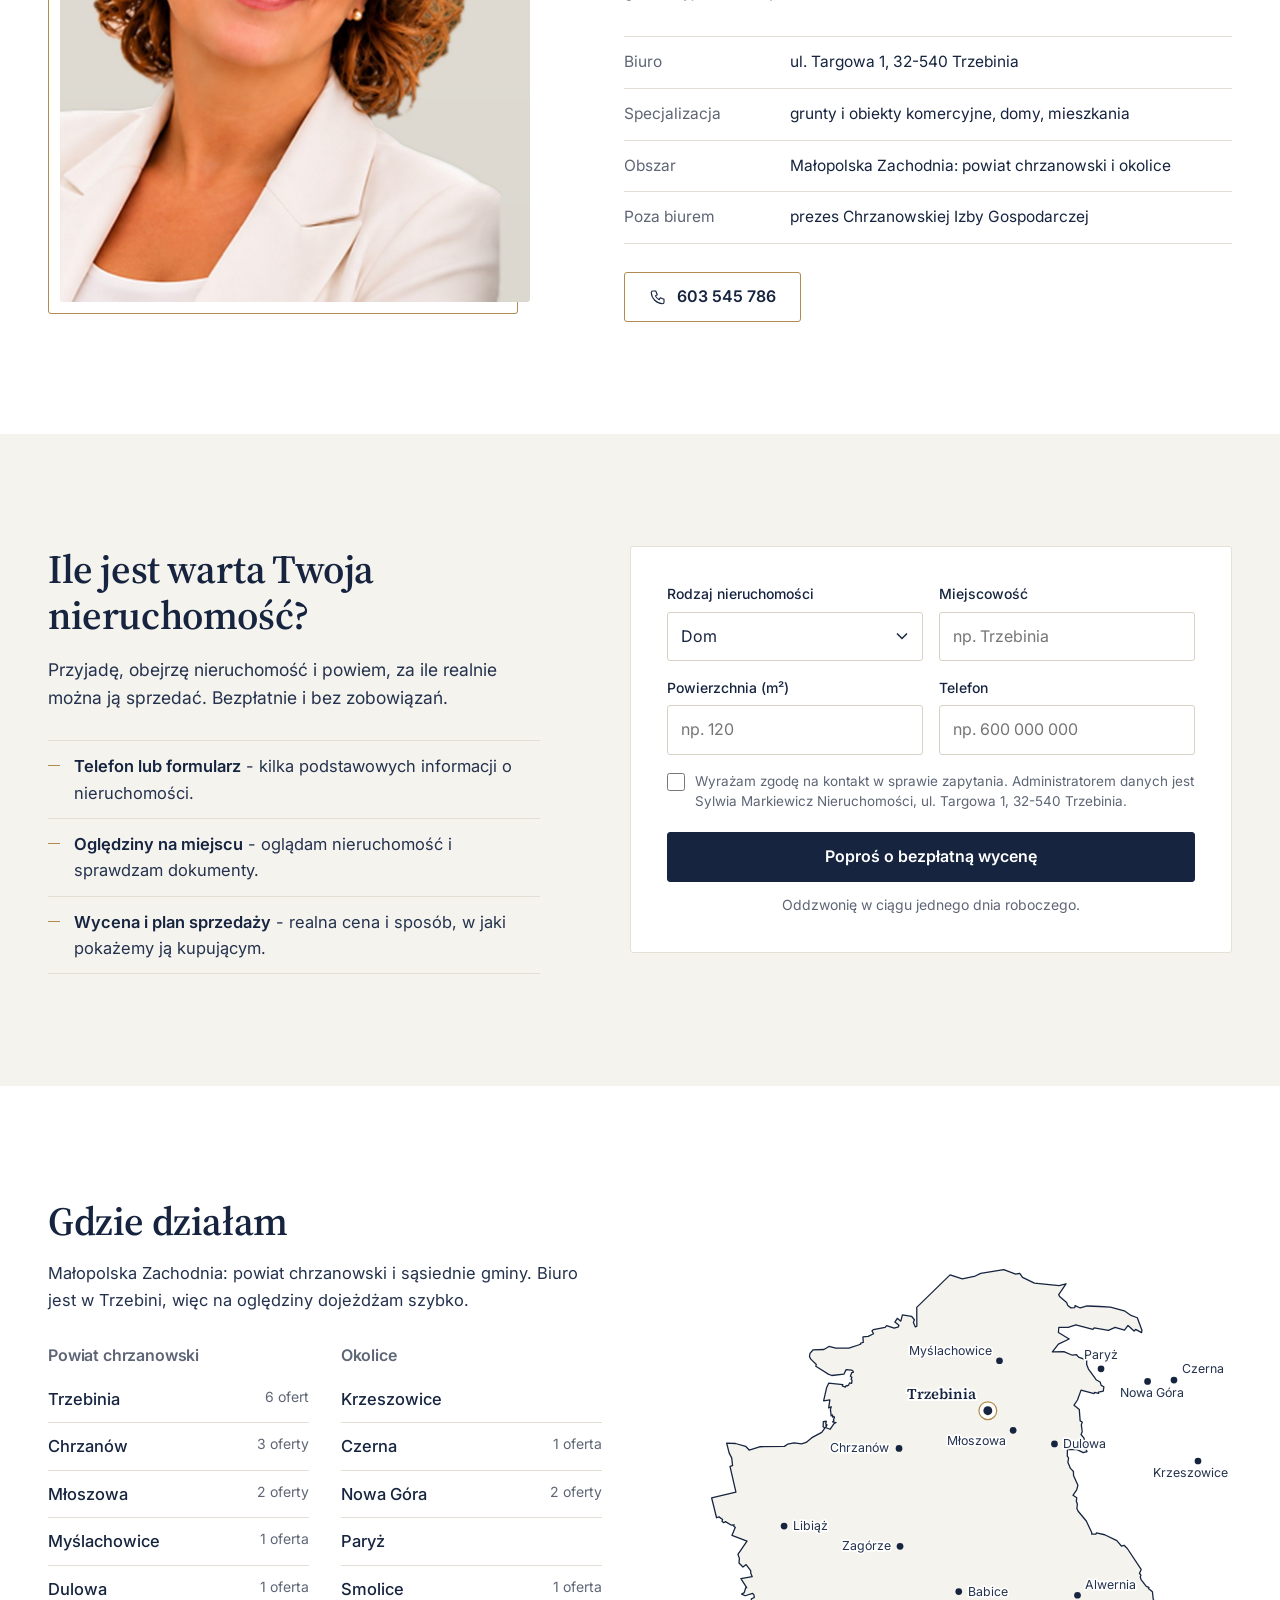
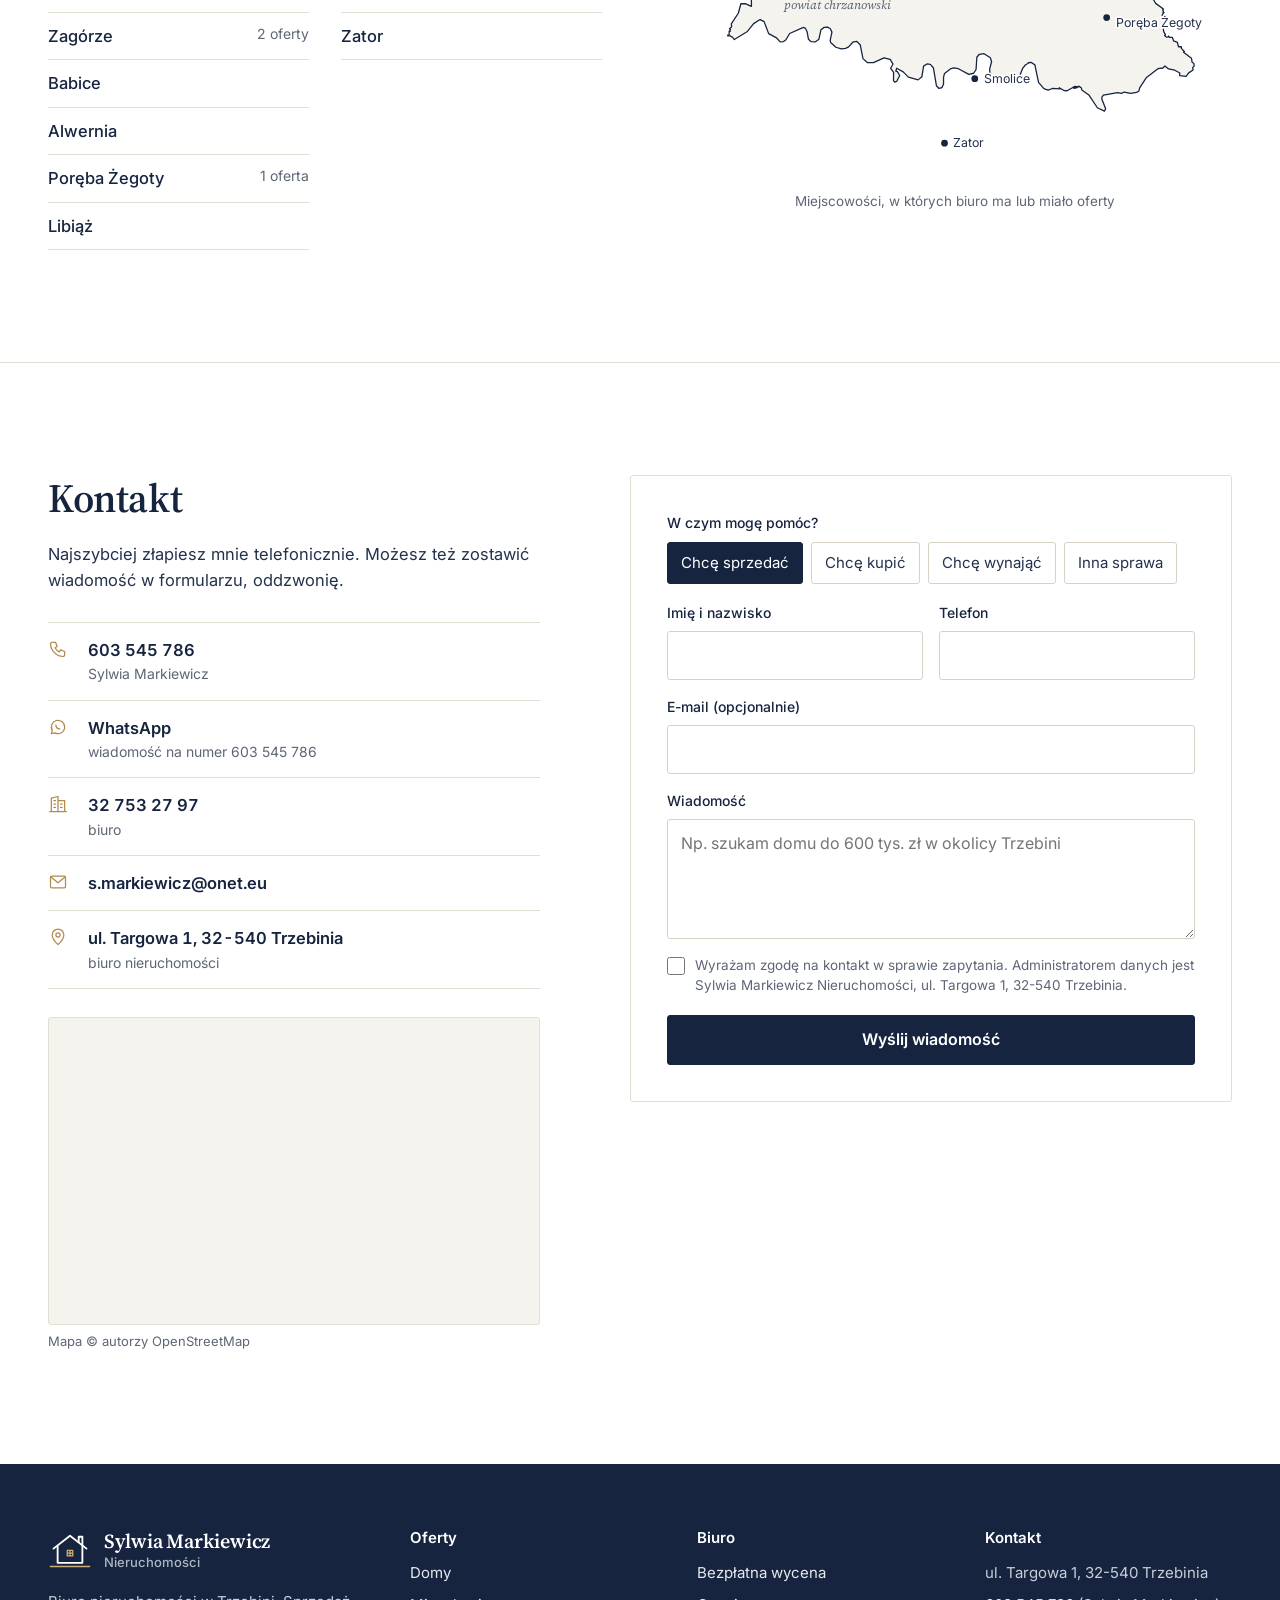
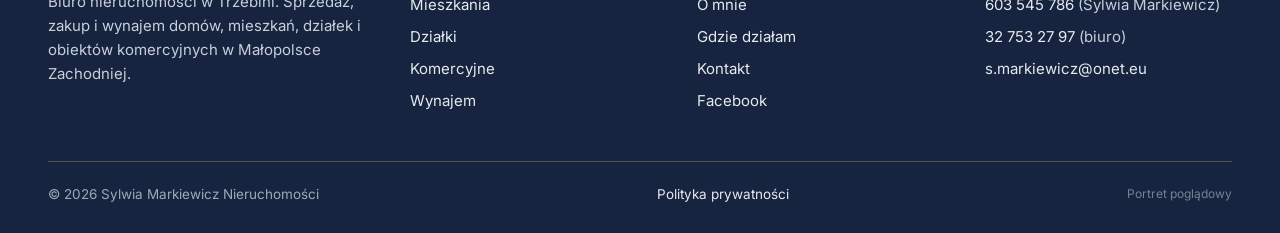
==== commit 36456a18: "Mapa obszaru: podpis powiatu wewnątrz granicy, filtry ofert na telefonie" ====
--- a/index.html
+++ b/index.html
@@ -184,7 +184,7 @@
 <text x="278.6" y="517.0" text-anchor="start" class="m-lab">Zator</text>
 <circle cx="284.0" cy="359.7" r="3.4" class="m-dot"/>
 <text x="293.0" y="363.7" text-anchor="start" class="m-lab">Babice</text>
-<text x="140.7" y="412.8" class="m-pow-lab">powiat chrzanowski</text>
+<text x="107.7" y="377.8" class="m-pow-lab">powiat chrzanowski</text>
 </svg>
    <p class="mapa-cap">Miejscowości, w których biuro ma lub miało oferty</p>
   </div>
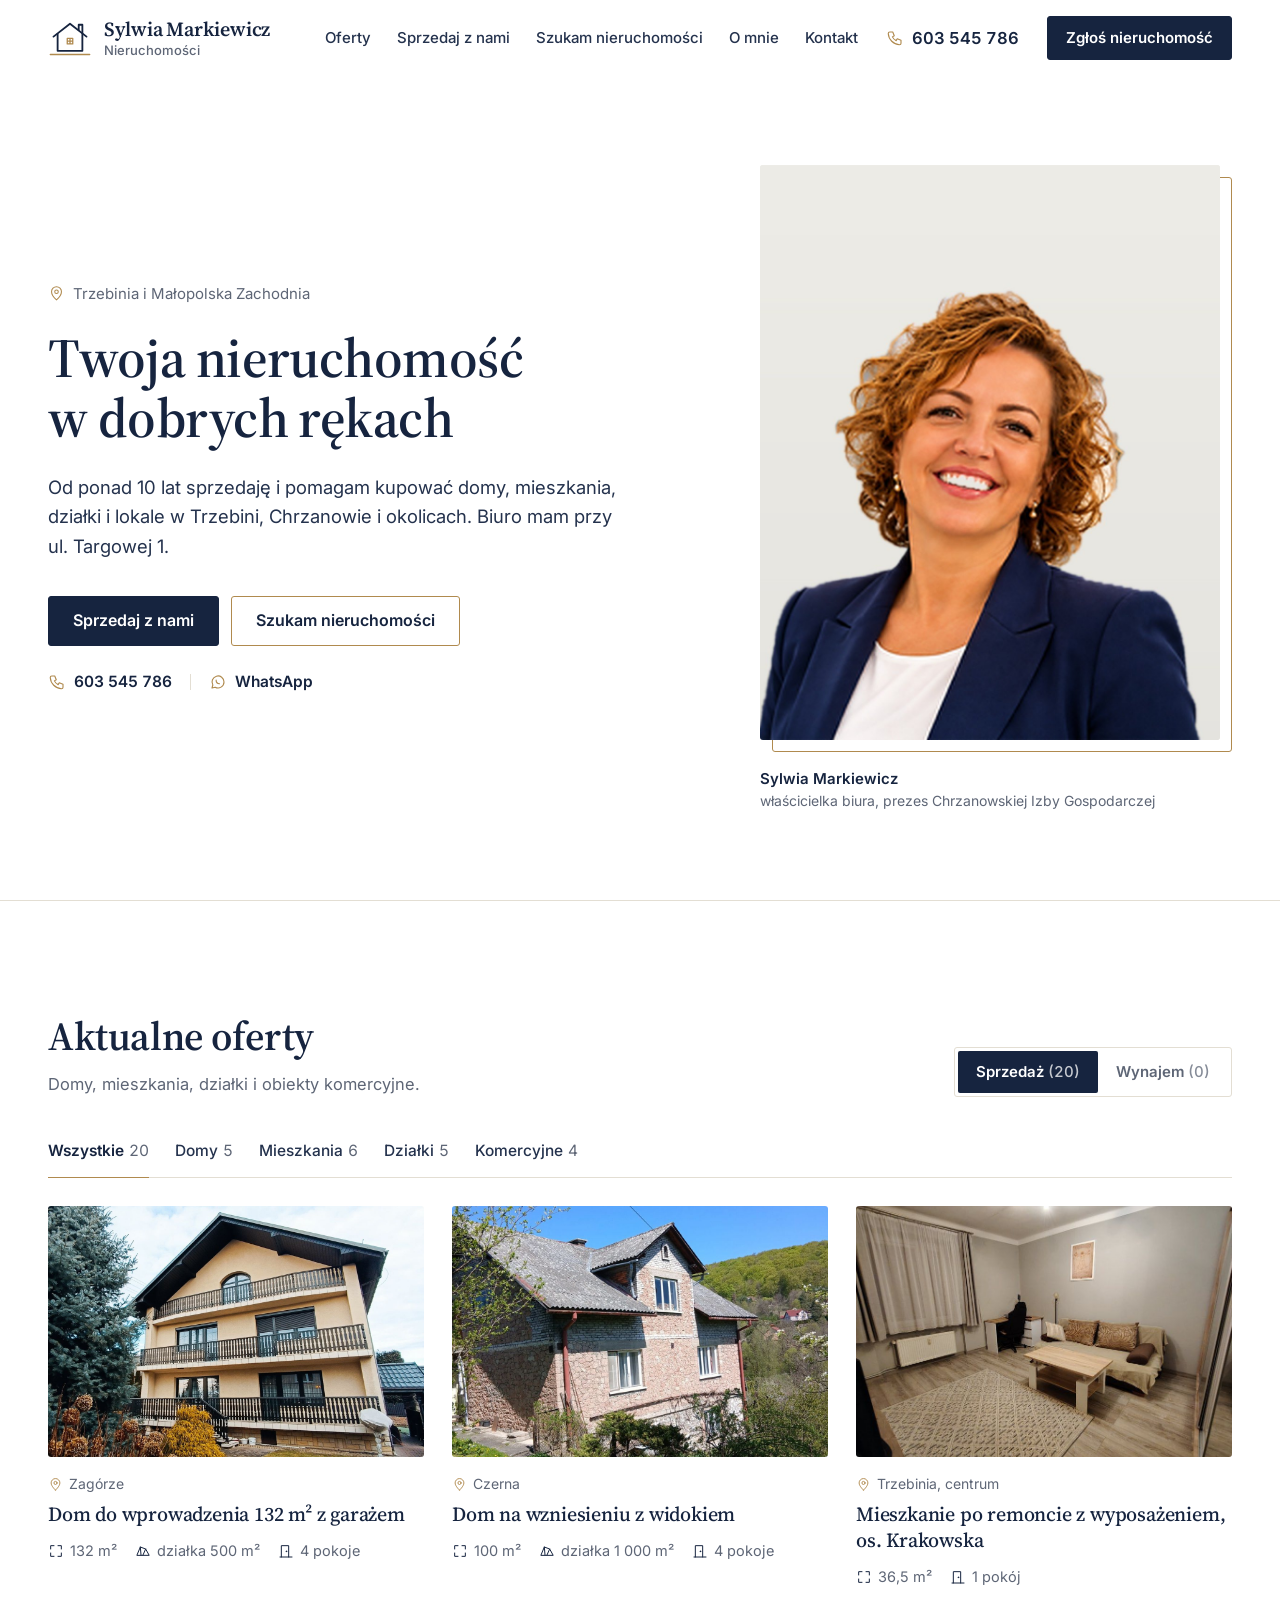
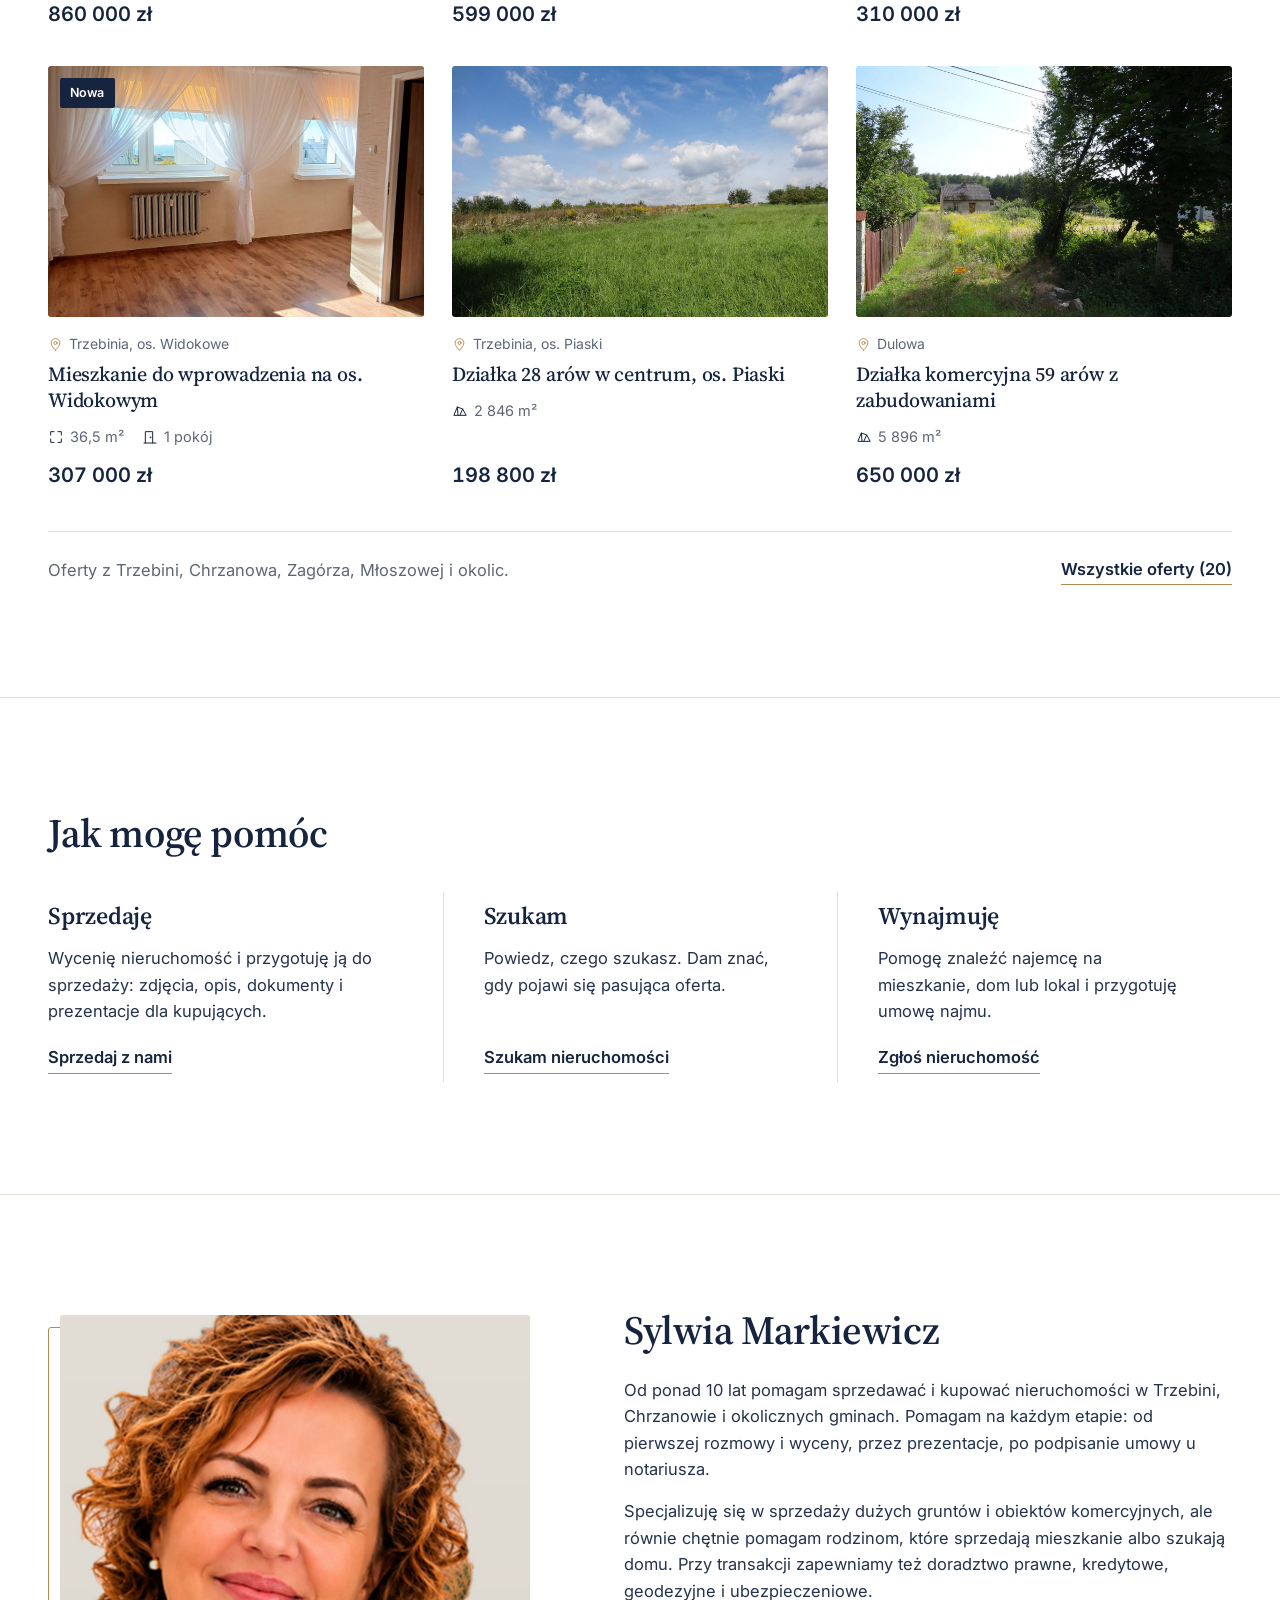
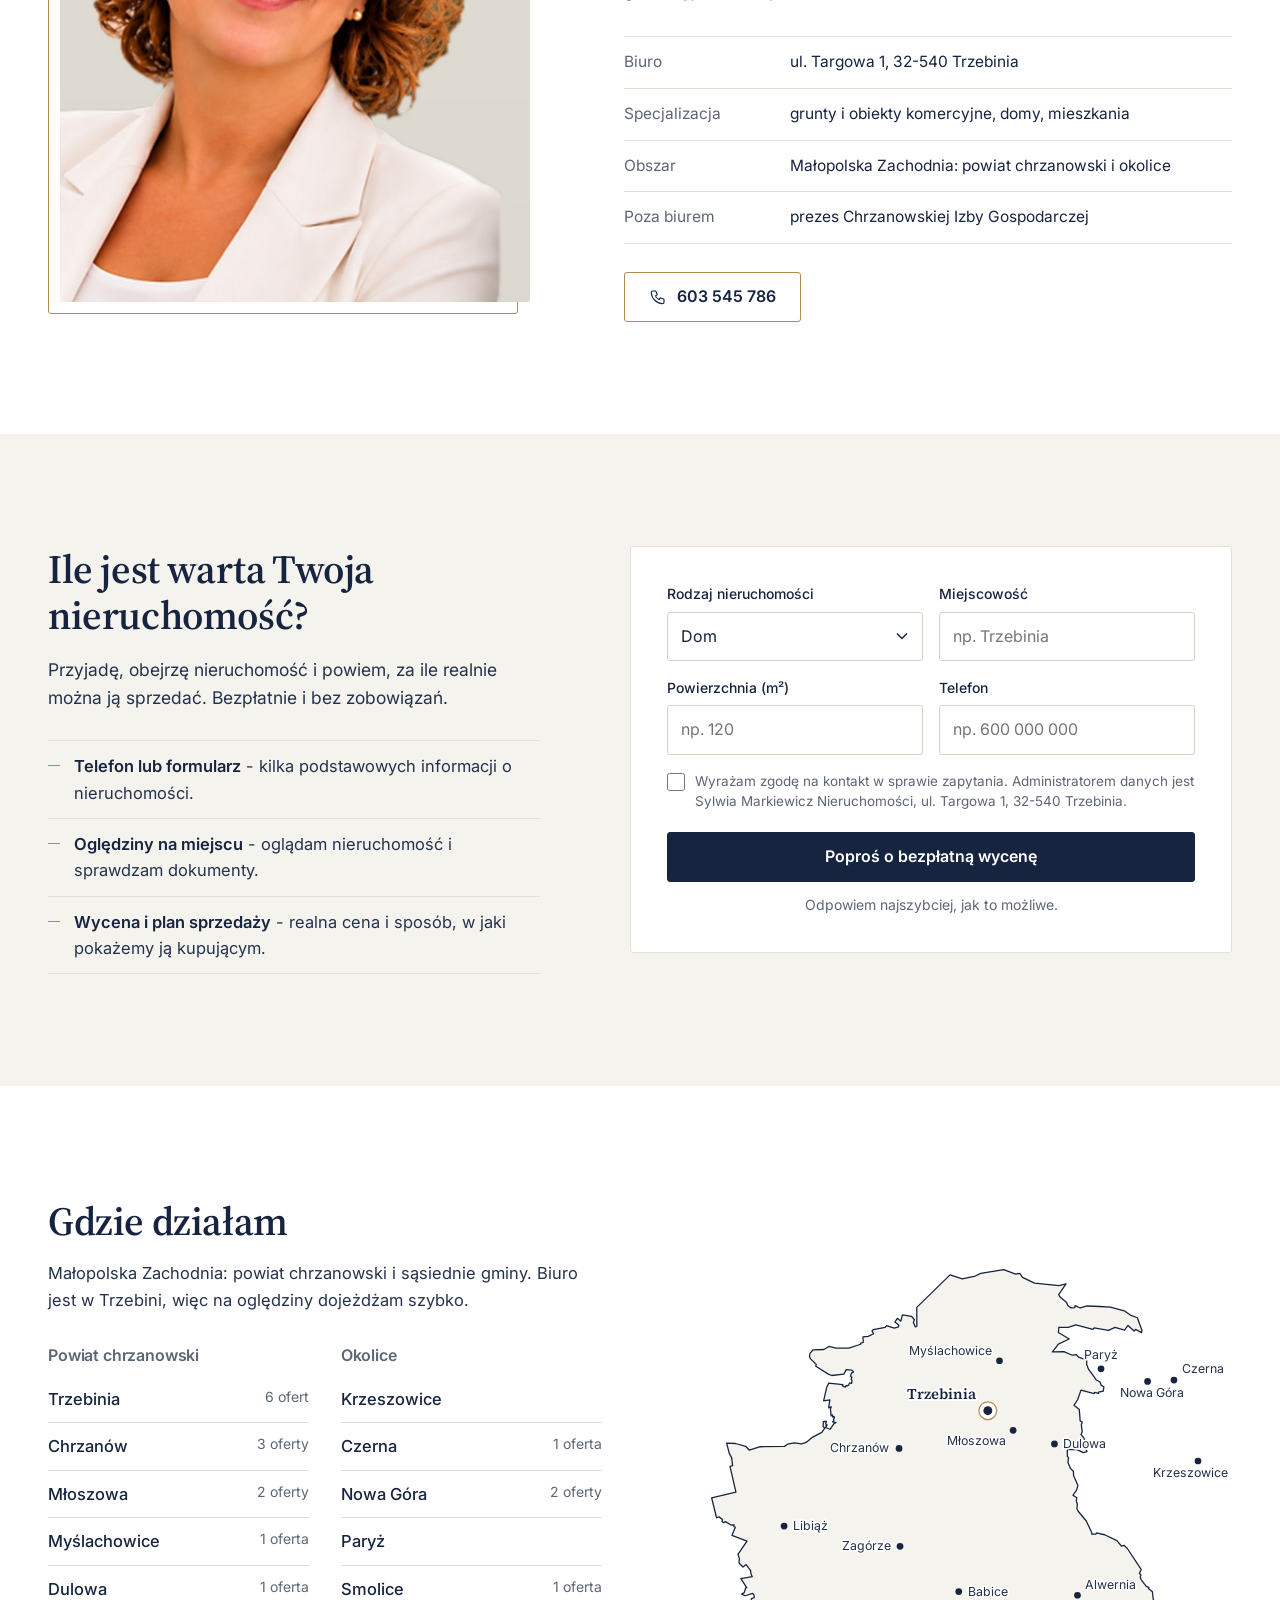
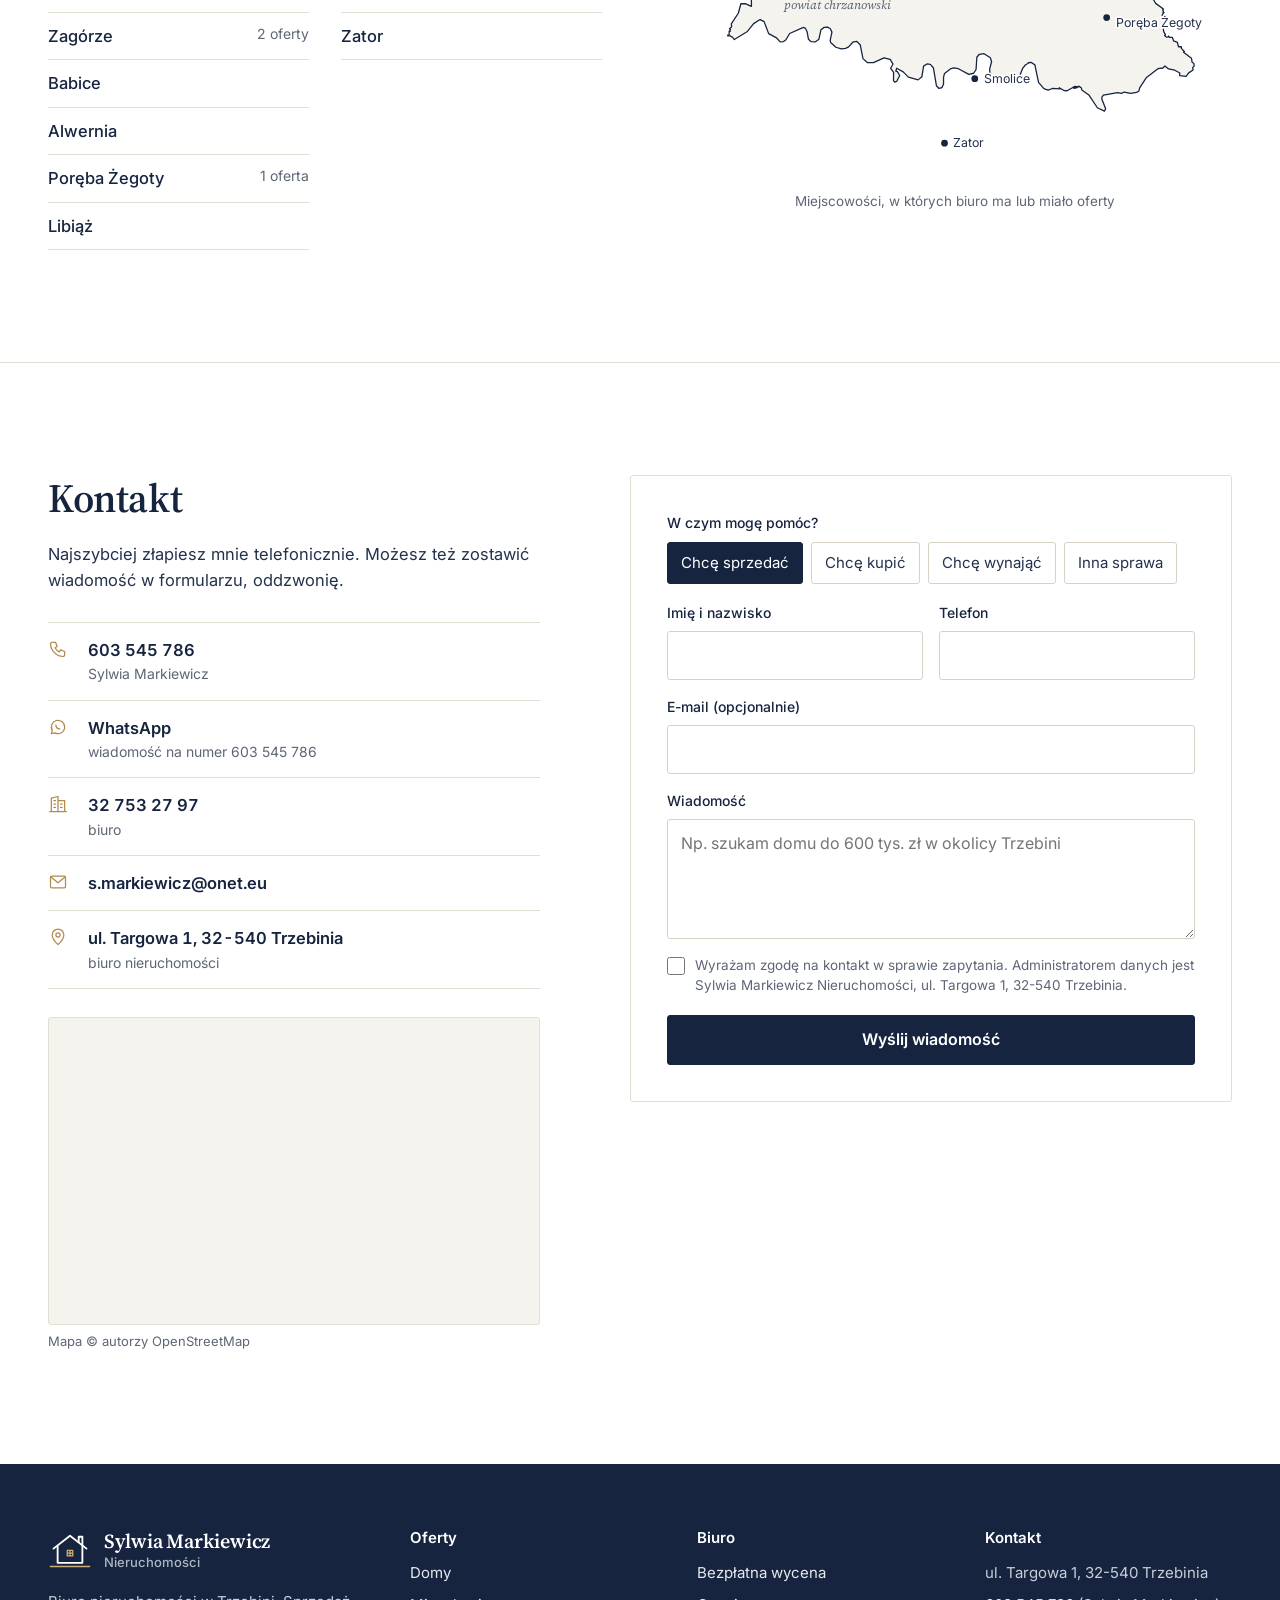
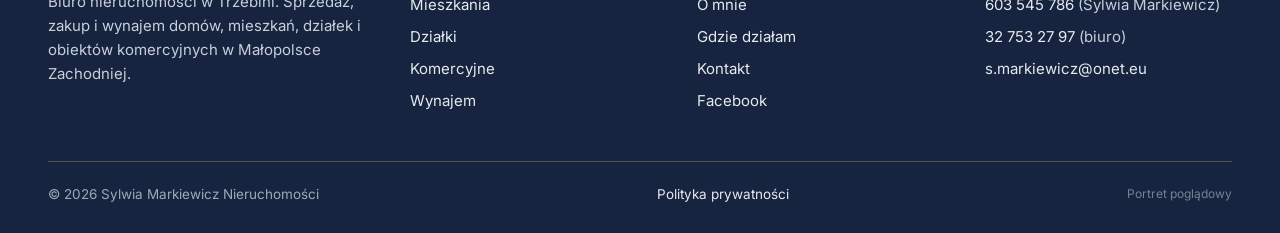
==== commit a0a53e28: "Ostrozniejsze sformulowania (ponad 10 lat, bez obietnic)" ====
--- a/index.html
+++ b/index.html
@@ -47,7 +47,7 @@
   <div class="hero-tx">
    <p class="hero-loc"><svg class="ic" viewBox="0 0 24 24" aria-hidden="true"><path d="M12 21s-7-6.2-7-11.5A7 7 0 0 1 19 9.5C19 14.8 12 21 12 21z"/><circle cx="12" cy="9.5" r="2.5"/></svg>Trzebinia i Małopolska Zachodnia</p>
    <h1>Twoja nieruchomość<br> w dobrych rękach</h1>
-   <p class="hero-lead">Od 15 lat sprzedaję i pomagam kupować domy, mieszkania, działki i lokale w Trzebini, Chrzanowie i okolicach.<span class="opt"> Biuro mam przy ul.&nbsp;Targowej 1.</span></p>
+   <p class="hero-lead">Od ponad 10 lat sprzedaję i pomagam kupować domy, mieszkania, działki i lokale w Trzebini, Chrzanowie i okolicach.<span class="opt"> Biuro mam przy ul.&nbsp;Targowej 1.</span></p>
    <div class="hero-cta" data-bar-anchor>
     <a class="btn btn-p" href="#wycena">Sprzedaj z nami</a>
     <a class="btn btn-s" href="#oferty">Szukam nieruchomości</a>
@@ -65,7 +65,7 @@
 <section class="sec" id="oferty">
  <div class="wrap">
   <div class="sec-head">
-   <div><h2>Aktualne oferty</h2><p>Domy, mieszkania, działki i obiekty komercyjne. Każdą ofertę prowadzę osobiście.</p></div>
+   <div><h2>Aktualne oferty</h2><p>Domy, mieszkania, działki i obiekty komercyjne.</p></div>
    <div class="tabs" role="group" aria-label="Rodzaj transakcji">
     <button type="button" data-typ="sprzedaz" aria-pressed="true">Sprzedaż<span class="n"></span></button>
     <button type="button" data-typ="wynajem" aria-pressed="false">Wynajem<span class="n"></span></button>
@@ -86,8 +86,8 @@
   <div class="sec-head"><h2>Jak mogę pomóc</h2></div>
   <div class="paths">
    <div class="path"><h3>Sprzedaję</h3><p>Wycenię nieruchomość i przygotuję ją do sprzedaży: zdjęcia, opis, dokumenty i prezentacje dla kupujących.</p><a class="lnk" href="#wycena">Sprzedaj z nami</a></div>
-   <div class="path"><h3>Szukam</h3><p>Powiedz, czego szukasz. Dam znać, gdy pojawi się pasująca oferta, często zanim trafi na portale.</p><a class="lnk" href="#kontakt" data-cel="kupno">Szukam nieruchomości</a></div>
-   <div class="path"><h3>Wynajmuję</h3><p>Znajdę sprawdzonego najemcę na mieszkanie, dom lub lokal i przygotuję umowę najmu.</p><a class="lnk" href="#kontakt" data-cel="wynajem">Zgłoś nieruchomość</a></div>
+   <div class="path"><h3>Szukam</h3><p>Powiedz, czego szukasz. Dam znać, gdy pojawi się pasująca oferta.</p><a class="lnk" href="#kontakt" data-cel="kupno">Szukam nieruchomości</a></div>
+   <div class="path"><h3>Wynajmuję</h3><p>Pomogę znaleźć najemcę na mieszkanie, dom lub lokal i przygotuję umowę najmu.</p><a class="lnk" href="#kontakt" data-cel="wynajem">Zgłoś nieruchomość</a></div>
   </div>
  </div>
 </section>
@@ -100,7 +100,7 @@
   </figure>
   <div class="about-tx">
    <h2>Sylwia Markiewicz</h2>
-   <p>Od 15 lat pomagam sprzedawać i kupować nieruchomości w Trzebini, Chrzanowie i okolicznych gminach. Każdą sprawę prowadzę osobiście: od pierwszej rozmowy i wyceny, przez prezentacje, po podpisanie umowy u notariusza.</p>
+   <p>Od ponad 10 lat pomagam sprzedawać i kupować nieruchomości w Trzebini, Chrzanowie i okolicznych gminach. Pomagam na każdym etapie: od pierwszej rozmowy i wyceny, przez prezentacje, po podpisanie umowy u notariusza.</p>
    <p>Specjalizuję się w sprzedaży dużych gruntów i obiektów komercyjnych, ale równie chętnie pomagam rodzinom, które sprzedają mieszkanie albo szukają domu. Przy transakcji zapewniamy też doradztwo prawne, kredytowe, geodezyjne i ubezpieczeniowe.</p>
    <dl class="facts">
     <div><dt>Biuro</dt><dd>ul. Targowa 1, 32-540 Trzebinia</dd></div>
@@ -133,7 +133,7 @@
    </div>
    <label class="zgoda"><input type="checkbox" required><span>Wyrażam zgodę na kontakt w sprawie zapytania. Administratorem danych jest Sylwia Markiewicz Nieruchomości, ul. Targowa 1, 32-540 Trzebinia.</span></label>
    <button class="btn btn-p" type="submit">Poproś o bezpłatną wycenę</button>
-   <p class="form-note">Oddzwonię w ciągu jednego dnia roboczego.</p>
+   <p class="form-note">Odpowiem najszybciej, jak to możliwe.</p>
    <p class="ok" tabindex="-1" role="status">Dziękuję, wiadomość przyjęta. To podgląd strony - w wersji docelowej formularz wyśle ją od razu do biura.</p>
   </form>
  </div>
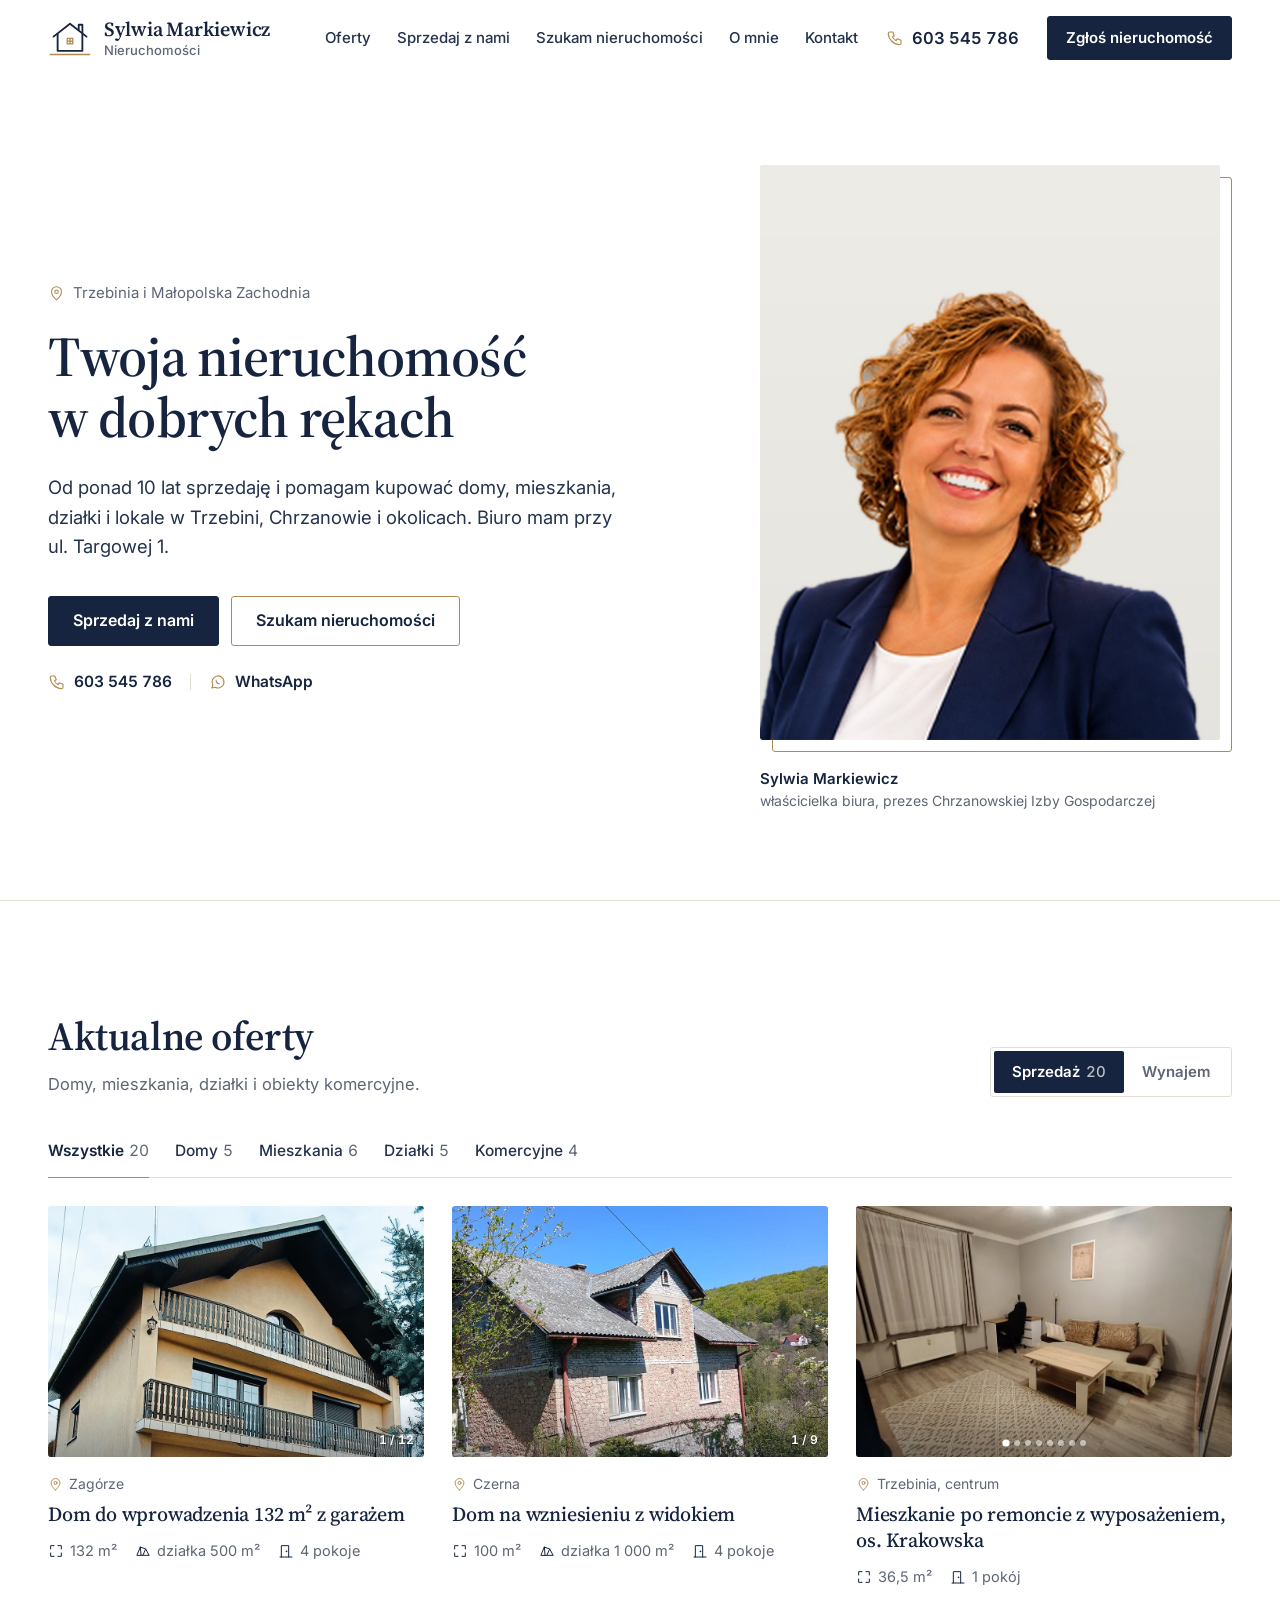
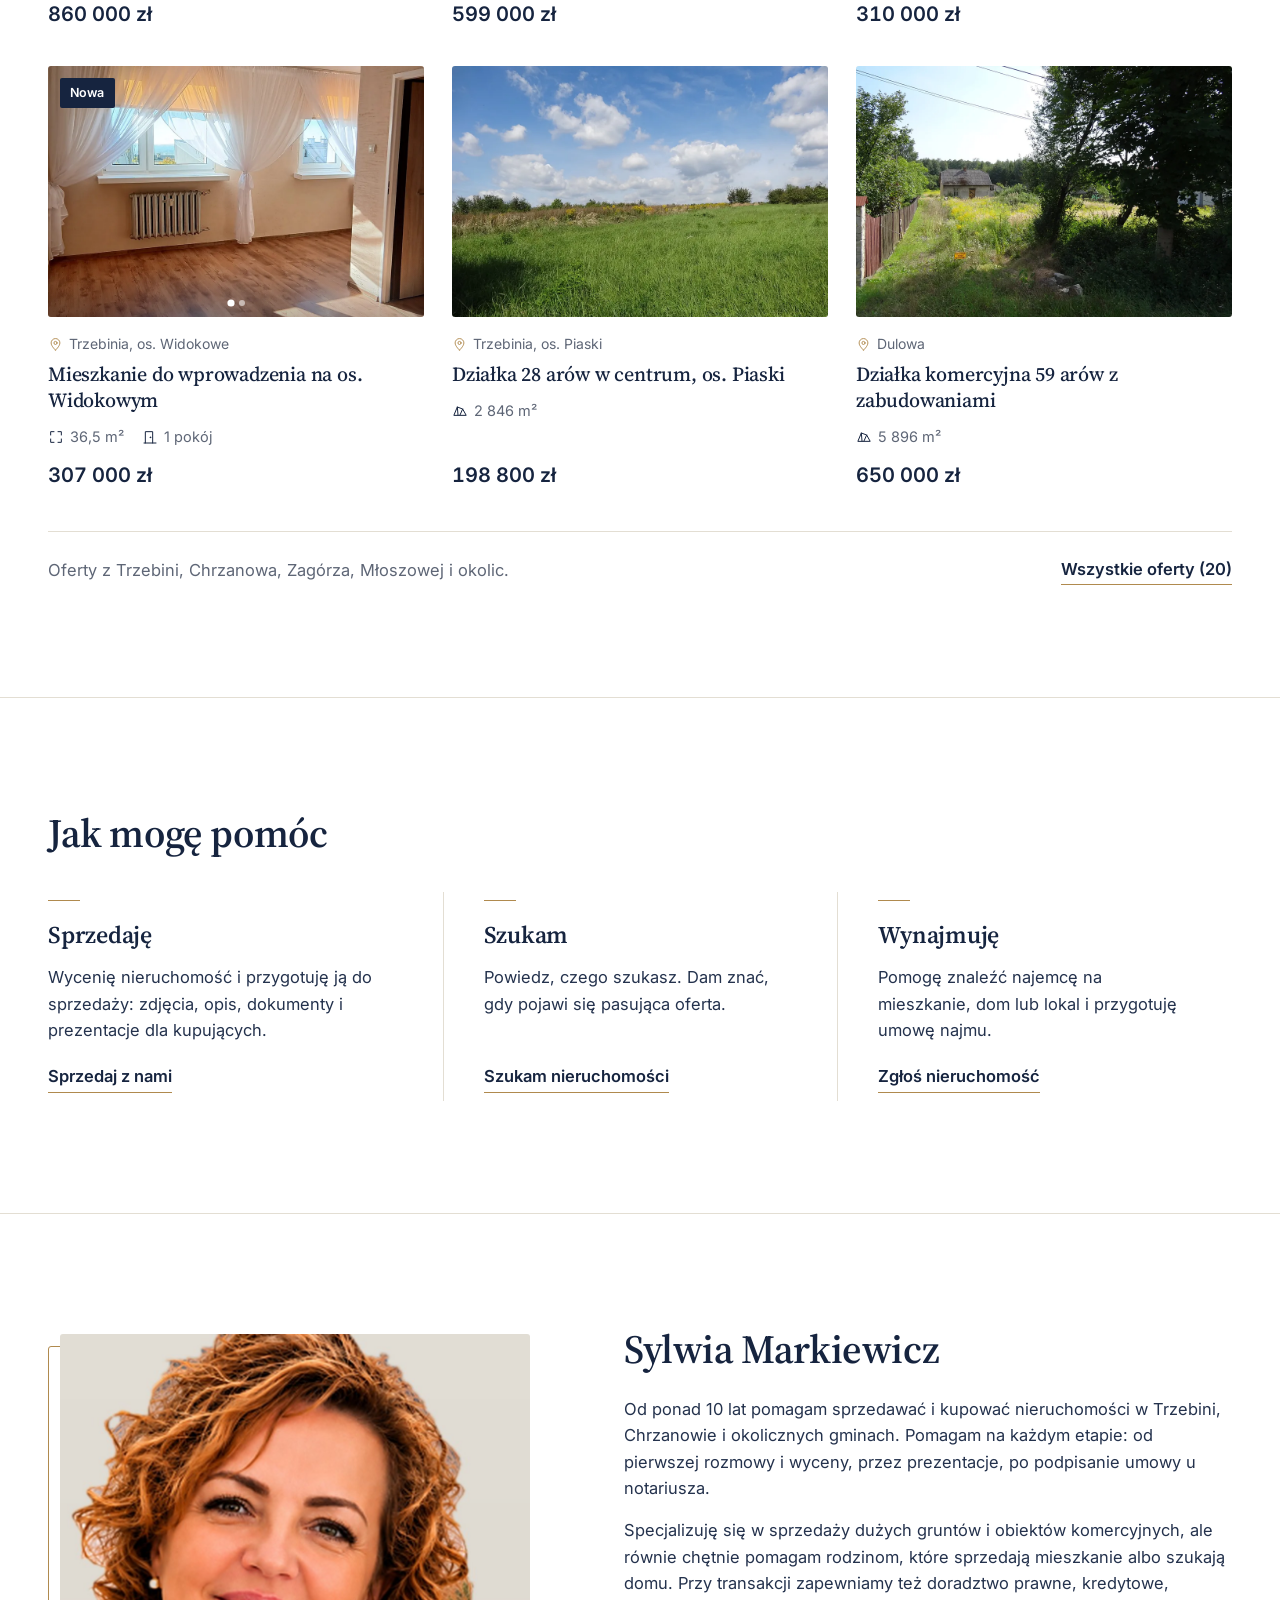
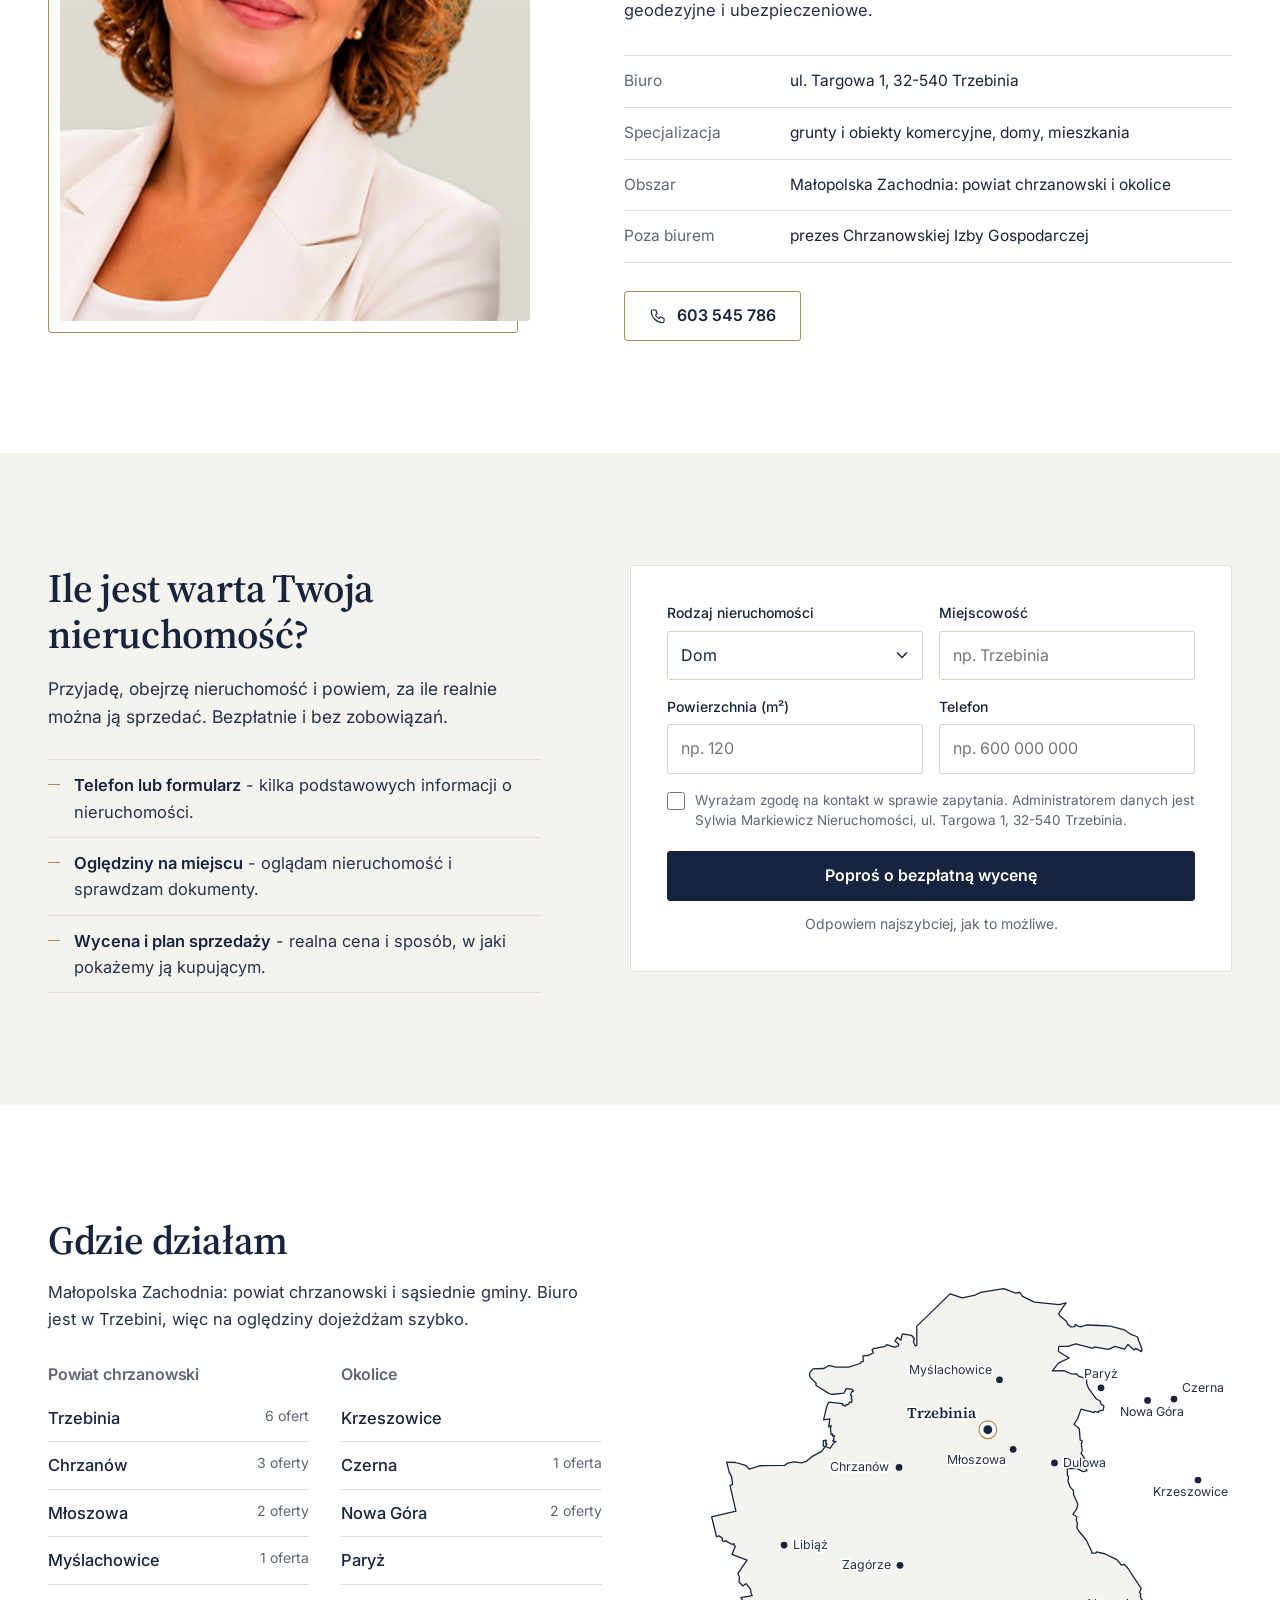
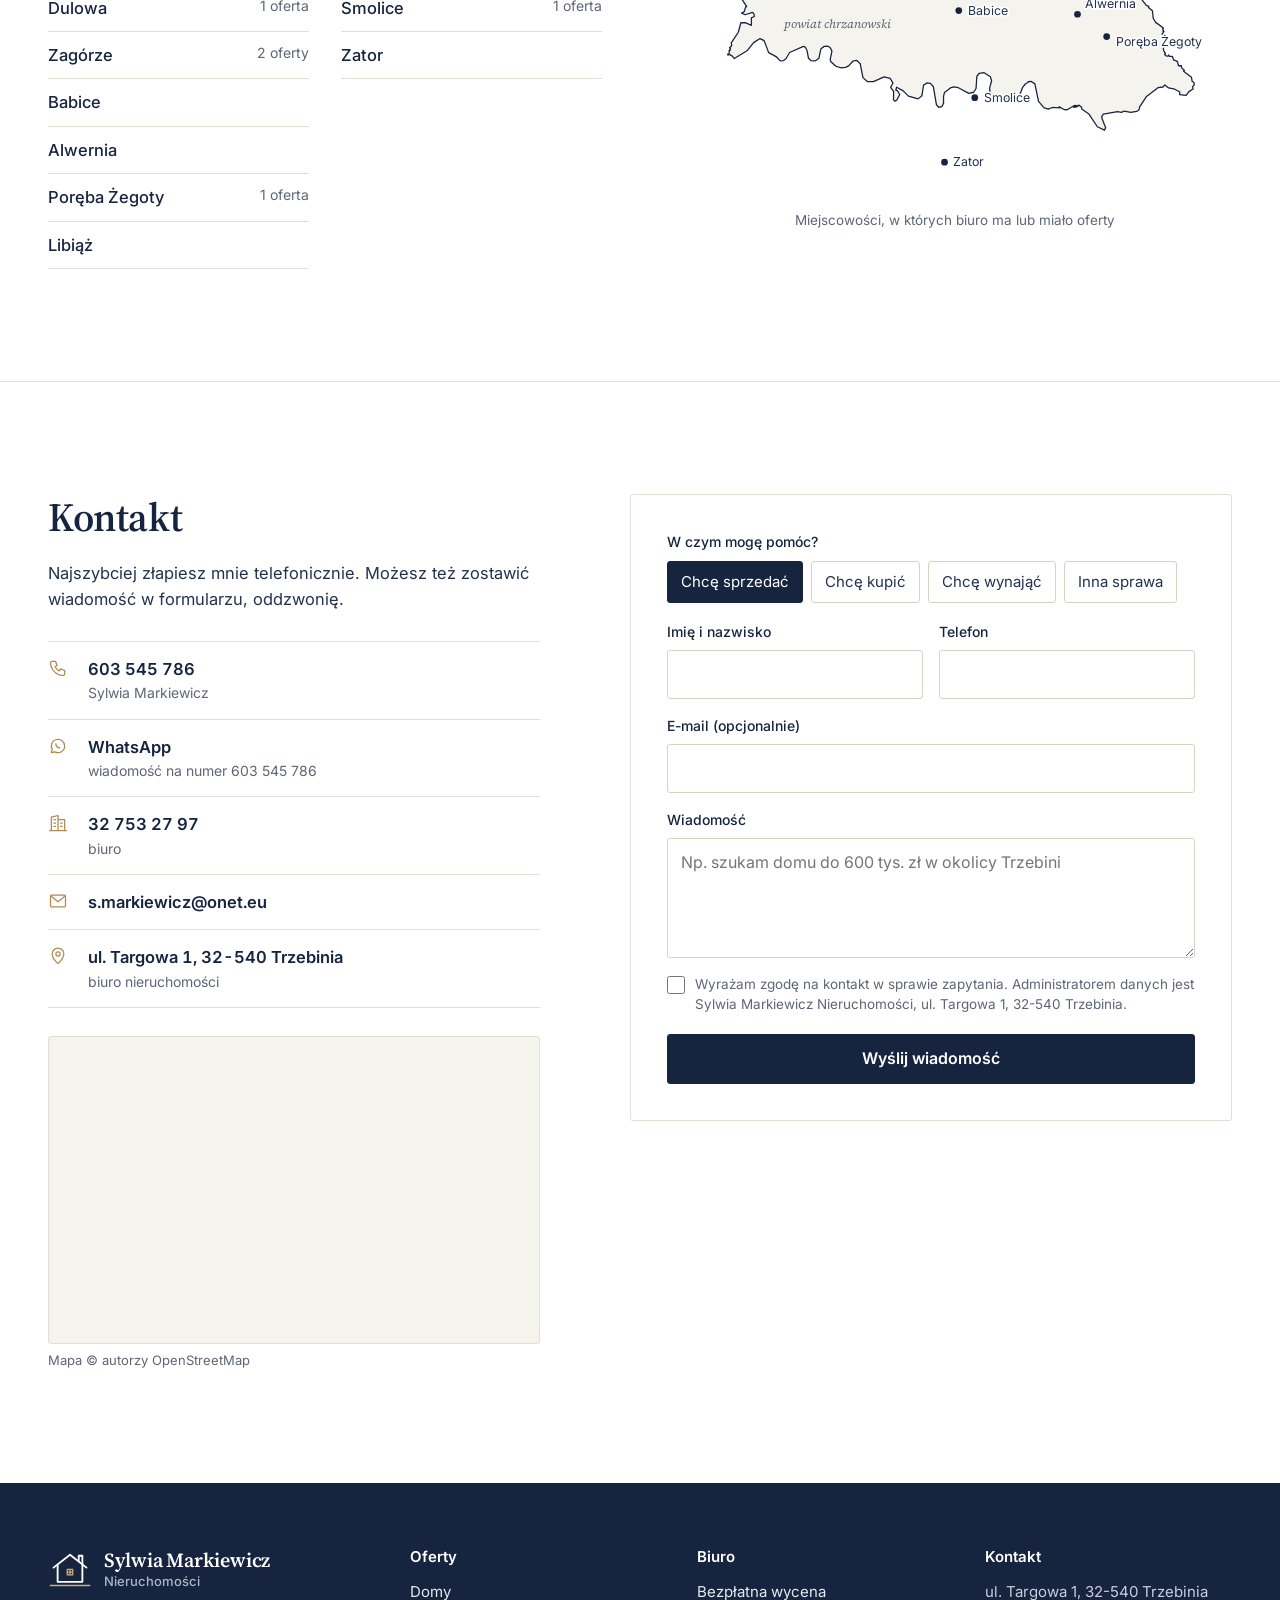
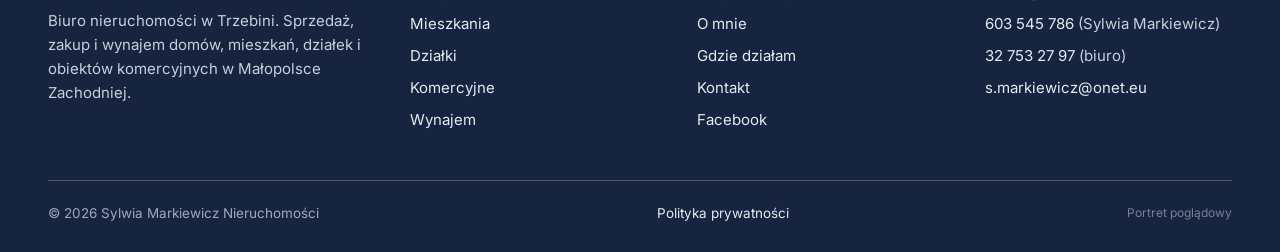
==== commit beece698: "Poprawki: marginesy hero na telefonie, karuzele zdjęć na kartach (pełne galerie webp), lepsze kadry," ====
--- a/index.html
+++ b/index.html
@@ -11,7 +11,7 @@
 <link rel="preconnect" href="https://fonts.googleapis.com">
 <link rel="preconnect" href="https://fonts.gstatic.com" crossorigin>
 <link href="https://fonts.googleapis.com/css2?family=Inter:wght@400;500;600&family=Source+Serif+4:ital,opsz,wght@0,8..60,500;0,8..60,600;1,8..60,400&display=swap" rel="stylesheet">
-<link rel="stylesheet" href="style.css?v=20261104c">
+<link rel="stylesheet" href="style.css?v=20261104d">
 </head>
 <body>
 <header class="top">
@@ -56,7 +56,7 @@
   </div>
   <figure class="hero-ph">
    <!-- Zdjęcie poglądowe: wykadrowane z grafiki klientki. Docelowo prawdziwe zdjęcie portretowe (sesja lub Pani zdjęcie). -->
-   <div class="phf"><div class="ph"><img src="img/portret.jpg" alt="Sylwia Markiewicz, właścicielka biura nieruchomości w Trzebini" width="1160" height="1242" fetchpriority="high"></div></div>
+   <div class="phf"><div class="ph"><picture><source media="(max-width:760px)" srcset="img/portret-m.jpg" width="1160" height="1002"><img src="img/portret.jpg" alt="Sylwia Markiewicz, właścicielka biura nieruchomości w Trzebini" width="1160" height="1242" fetchpriority="high"></picture></div></div>
    <figcaption><b>Sylwia Markiewicz</b>właścicielka biura, prezes Chrzanowskiej Izby Gospodarczej</figcaption>
   </figure>
  </div>
@@ -260,7 +260,7 @@
  <a href="https://wa.me/48603545786" rel="noopener" target="_blank"><svg class="ic" viewBox="0 0 24 24" aria-hidden="true"><path d="M20 12a8 8 0 0 1-11.8 7L4 20l1.1-4A8 8 0 1 1 20 12z"/><path d="M9.5 9.5c0 2.5 2 4.5 4.5 4.8"/></svg>WhatsApp</a>
  <a class="t" href="#wycena">Wycena</a>
 </nav>
-<script src="data.js?v=20261104c"></script>
-<script src="app.js?v=20261104c"></script>
+<script src="data.js?v=20261104d"></script>
+<script src="app.js?v=20261104d"></script>
 </body>
 </html>
--- a/style.css
+++ b/style.css
@@ -58,7 +58,7 @@
 .hero-in{display:grid;grid-template-columns:minmax(0,1.08fr) minmax(0,.92fr);gap:clamp(40px,6vw,96px);align-items:center}
 .hero-loc{display:flex;align-items:center;gap:8px;color:var(--muted);font-size:15px;margin-bottom:22px}
 .hero-loc .ic{color:var(--gold);width:17px;height:17px}
-.hero h1{font-size:clamp(40px,4.3vw,58px);line-height:1.1}
+.hero h1{font-size:clamp(40px,4.4vw,64px);line-height:1.08;letter-spacing:-.015em}
 .hero-lead{font-size:18.5px;line-height:1.6;margin-top:24px;max-width:34em}
 .hero-cta{display:flex;flex-wrap:wrap;gap:12px;margin-top:34px}
 .hero-tel{display:flex;flex-wrap:wrap;align-items:center;gap:8px 18px;margin-top:24px;font-size:15.5px;color:var(--muted)}
@@ -84,7 +84,8 @@
 .tabs{display:inline-flex;border:1px solid var(--line);border-radius:var(--r);padding:3px;background:#fff}
 .tabs button{border:0;background:none;padding:9px 18px;border-radius:2px;font-weight:600;font-size:15px;color:var(--muted);cursor:pointer}
 .tabs button[aria-pressed="true"]{background:var(--navy);color:#fff}
-.tabs .n{font-weight:500;opacity:.75;margin-left:4px;font-variant-numeric:tabular-nums}
+.tabs .n{font-weight:500;opacity:.7;margin-left:6px;font-variant-numeric:tabular-nums}
+.tabs .n:empty{display:none}
 .cats{display:flex;flex-wrap:wrap;gap:6px 26px;margin-bottom:28px;padding-bottom:14px;border-bottom:1px solid var(--line)}
 .cats button{border:0;background:none;padding:6px 0;font-size:15.5px;font-weight:500;color:var(--navy-ink);cursor:pointer;border-bottom:1.5px solid transparent;margin-bottom:-15px;padding-bottom:13px}
 .cats button .n{color:var(--muted);font-weight:400;margin-left:5px;font-variant-numeric:tabular-nums}
@@ -95,16 +96,33 @@
 .count{margin-left:auto;color:var(--muted);font-size:14.5px}
 
 .grid{display:grid;grid-template-columns:repeat(3,minmax(0,1fr));gap:40px 28px}
-.card{display:flex;flex-direction:column;text-decoration:none;color:inherit;min-width:0}
-.card-ph{position:relative;aspect-ratio:3/2;overflow:hidden;border-radius:var(--r);background:var(--paper)}
-.card-ph img{width:100%;height:100%;object-fit:cover;transition:transform .5s ease}
-.card:hover .card-ph img{transform:scale(1.03)}
-.badge{position:absolute;top:12px;left:12px;background:var(--navy);color:#fff;font-size:12.5px;font-weight:600;padding:5px 10px;border-radius:2px;letter-spacing:.01em}
+.card{display:flex;flex-direction:column;min-width:0;position:relative}
+.car{position:relative;aspect-ratio:3/2;border-radius:var(--r);overflow:hidden;background:var(--paper);isolation:isolate}
+.car-t{display:flex;height:100%;overflow-x:auto;overflow-y:hidden;scroll-snap-type:x mandatory;scrollbar-width:none;-webkit-overflow-scrolling:touch;overscroll-behavior-x:contain;cursor:pointer;touch-action:pan-x pan-y}
+.car-t::-webkit-scrollbar{display:none}
+.car-t.drag{scroll-snap-type:none;cursor:grabbing;scroll-behavior:auto}
+.car-t img{flex:0 0 100%;width:100%;height:100%;object-fit:cover;scroll-snap-align:start;scroll-snap-stop:always;user-select:none;-webkit-user-drag:none}
+.car::after{content:"";position:absolute;left:0;right:0;bottom:0;height:56px;background:linear-gradient(to top,rgba(14,22,40,.28),rgba(14,22,40,0));pointer-events:none;opacity:0;transition:opacity .25s}
+.car[data-n]:not([data-n="1"])::after{opacity:1}
+.car-b{position:absolute;top:50%;width:38px;height:38px;margin-top:-19px;border:0;border-radius:2px;background:rgba(255,255,255,.94);color:var(--navy);display:flex;align-items:center;justify-content:center;cursor:pointer;opacity:0;transition:opacity .2s,background .2s;box-shadow:0 1px 3px rgba(22,36,63,.18);z-index:2}
+.car-b .ic{width:18px;height:18px;stroke-width:1.8}
+.car-p{left:10px}.car-n{right:10px}
+.car-b:hover{background:#fff}
+.card:hover .car-b,.car-b:focus-visible{opacity:1}
+@media (hover:none){.car-b{display:none}}
+.car-dots{position:absolute;left:0;right:0;bottom:11px;display:flex;justify-content:center;gap:5px;pointer-events:none;z-index:2}
+.car-dots i{width:6px;height:6px;border-radius:50%;background:rgba(255,255,255,.55);transition:background .2s,transform .2s}
+.car-dots i.on{background:#fff;transform:scale(1.2)}
+.car-c{position:absolute;right:10px;bottom:8px;font-size:12px;font-weight:600;color:#fff;font-variant-numeric:tabular-nums;z-index:2;text-shadow:0 1px 2px rgba(0,0,0,.35);display:none}
+.car[data-n]:not([data-n="1"]) .car-dots:has(i:nth-child(9)){display:none}
+.car[data-n]:not([data-n="1"]):has(.car-dots i:nth-child(9)) .car-c{display:block}
+.card-b{text-decoration:none;color:inherit}
+.badge{z-index:3;position:absolute;top:12px;left:12px;background:var(--navy);color:#fff;font-size:12.5px;font-weight:600;padding:5px 10px;border-radius:2px;letter-spacing:.01em}
 .card-b{padding-top:16px;display:flex;flex-direction:column;flex:1}
 .card-loc{display:flex;align-items:center;gap:6px;font-size:14px;color:var(--muted)}
 .card-loc .ic{width:15px;height:15px;color:var(--gold)}
 .card h3{font-size:20px;margin-top:6px;display:-webkit-box;-webkit-line-clamp:2;-webkit-box-orient:vertical;overflow:hidden}
-.card:hover h3{text-decoration:underline;text-decoration-color:var(--gold);text-underline-offset:4px;text-decoration-thickness:1px}
+.card-b:hover h3{text-decoration:underline;text-decoration-color:var(--gold);text-underline-offset:4px;text-decoration-thickness:1px}
 .params{display:flex;flex-wrap:wrap;gap:4px 18px;margin-top:12px;font-size:14.5px;color:var(--muted)}
 .params span{display:inline-flex;align-items:center;gap:6px;white-space:nowrap}
 .params .ic{width:16px;height:16px;color:var(--navy)}
@@ -121,6 +139,7 @@
 .path{padding:8px 40px 8px 0;display:flex;flex-direction:column;gap:14px}
 .path + .path{padding-left:40px;border-left:1px solid var(--line)}
 .path h3{font-size:24px;font-weight:600}
+.path h3::before{content:"";display:block;width:32px;height:1px;background:var(--gold);margin-bottom:18px}
 .path p{color:var(--navy-ink);flex:1}
 .path .lnk{align-self:flex-start;margin-top:6px}
 
@@ -181,6 +200,7 @@
 .area-lists a:hover{color:#000}
 .area-lists a:hover .town{text-decoration:underline;text-decoration-color:var(--gold);text-underline-offset:4px}
 .area-lists small{color:var(--muted);font-weight:400;font-size:14px;white-space:nowrap}
+.area-lists .town{white-space:nowrap}
 .mapa-svg{width:100%;height:auto}
 .m-pow{fill:var(--paper);stroke:var(--navy);stroke-width:1.3;stroke-linejoin:round}
 .m-dot{fill:var(--navy)}
@@ -243,6 +263,8 @@
 .gal img{width:100%;height:100%;object-fit:cover;transition:transform .5s}
 .gal button:hover img{transform:scale(1.02)}
 .gal.n1{grid-template-columns:1fr}
+.gal-cap{display:none}
+.gal button:nth-child(n+4){display:none}
 .gal.n2 button:nth-child(2){grid-row:1/3}
 .gal-all{position:absolute;right:12px;bottom:12px;background:#fff;color:var(--navy);font-size:14px;font-weight:600;padding:8px 12px;border-radius:2px;display:flex;align-items:center;gap:8px;box-shadow:0 1px 2px rgba(22,36,63,.12)}
 .of-body{display:grid;grid-template-columns:minmax(0,1fr) 380px;gap:clamp(32px,5vw,72px);padding:44px 0 clamp(64px,8vw,104px);align-items:start}
@@ -254,7 +276,8 @@
 .desc h2{font-size:26px;margin-bottom:16px}
 .desc h3{font:600 17px/1.3 var(--sans);color:var(--navy);margin:28px 0 10px}
 .desc p{margin:0 0 12px;max-width:44em}
-.desc ul{margin:0;padding:0;list-style:none;columns:2;column-gap:32px}
+.desc ul{margin:0;padding:0;list-style:none;column-gap:32px;max-width:44em}
+.desc ul.two{columns:2}
 .desc li{position:relative;padding:5px 0 5px 20px;break-inside:avoid}
 .desc li::before{content:"";position:absolute;left:0;top:17px;width:10px;height:1px;background:var(--gold)}
 .desc .note{margin-top:32px;padding-top:18px;border-top:1px solid var(--line);font-size:14px;color:var(--muted)}
@@ -323,7 +346,7 @@
   /* pierwszy ekran: tekst + portret wypełnia resztę */
   .hero{min-height:calc(100svh - var(--hdr));height:calc(100svh - var(--hdr));padding:clamp(14px,2.6svh,26px) 0 clamp(16px,2.4svh,24px);align-items:stretch}
   .hero > .wrap{display:flex}
-  .hero-in{display:flex;flex-direction:column;gap:0;width:100%}
+  .hero-in{display:flex;flex-direction:column;gap:0}
   .hero-tx{flex:none}
   .hero-loc{font-size:14px;margin-bottom:clamp(8px,1.6svh,14px)}
   .hero h1{font-size:clamp(29px,8.6vw,34px);max-width:none}
@@ -335,7 +358,7 @@
   .hero-ph{flex:1 1 0;min-height:0;max-width:none;width:auto;margin:clamp(14px,2.4svh,22px) 12px 0 0;display:flex;flex-direction:column;align-self:stretch}
   .phf{flex:1 1 0;min-height:0;display:flex;margin-bottom:12px}
   .hero-ph .ph{flex:1 1 0;aspect-ratio:auto;max-height:none;min-height:0}
-  .hero-ph img{object-position:50% 62%}
+  .hero-ph img{object-position:50% 20%}
   .hero-ph figcaption{display:none}
   .sec{padding:64px 0}
   .sec-head{margin-bottom:24px}
@@ -353,9 +376,18 @@
   .of-body{padding-top:28px}
   .fgrid{grid-template-columns:minmax(0,1fr)}
   .facts div{grid-template-columns:1fr;gap:2px}
-  .area-lists{grid-template-columns:1fr 1fr;gap:20px}
-  .foot-g{grid-template-columns:minmax(0,1fr);gap:32px}
-  .foot{padding-bottom:92px}
+  .area-lists{grid-template-columns:repeat(2,minmax(0,1fr));gap:18px}
+  .area-lists a,.area-lists li > span{font-size:15px;padding:9px 0;gap:6px}
+  .area-lists small{font-size:12.5px}
+  .mapa-svg{margin-top:8px}
+  .foot{padding:44px 0 88px}
+  .foot-g{grid-template-columns:repeat(2,minmax(0,1fr));gap:28px 20px}
+  .foot-g > div:first-child{grid-column:1/-1}
+  .foot-g > div:first-child p{display:none}
+  .foot-g > div:last-child{grid-column:1/-1;border-top:1px solid rgba(207,174,116,.3);padding-top:22px}
+  .foot ul{gap:7px;font-size:14.5px}
+  .foot h4{margin-bottom:10px}
+  .foot-b{margin-top:26px;padding-top:16px;flex-direction:column;gap:6px;font-size:12.5px}
   .more{flex-direction:column;align-items:flex-start}
   /* dolny pasek */
   .mob{display:grid;grid-template-columns:1fr 1fr 1fr;gap:8px;position:fixed;left:0;right:0;bottom:0;z-index:60;background:#fff;border-top:1px solid var(--line);padding:8px 12px calc(8px + env(safe-area-inset-bottom));transform:translateY(110%);transition:transform .25s}
@@ -368,14 +400,17 @@
   .of-price{text-align:left}
   .gal{display:flex;overflow-x:auto;scroll-snap-type:x mandatory;height:auto;gap:8px;margin-inline:calc(-1*var(--gut));padding-inline:var(--gut);scrollbar-width:none}
   .gal::-webkit-scrollbar{display:none}
-  .gal button{flex:0 0 86%;aspect-ratio:4/3;scroll-snap-align:center}
+  .gal button,.gal button:nth-child(n+4){display:block;flex:0 0 86%;aspect-ratio:4/3;scroll-snap-align:center}
   .gal.n1 button{flex-basis:100%}
   .gal-all{display:none}
-  .desc ul{columns:1}
+  .gal-cap{display:block;font-size:13.5px;color:var(--muted);margin-top:10px}
+  .gal-cap:empty{display:none}
+  .desc ul,.desc ul.two{columns:1}
   .spec dd{font-size:15px}
   .lb-p,.lb-n{top:auto;bottom:6px;transform:none}
 }
 @media (max-width:380px){
+  .area-lists small{display:none}
   .hero-tel .wa-t{display:none}
   .mob a{font-size:14px;gap:5px}
 }
